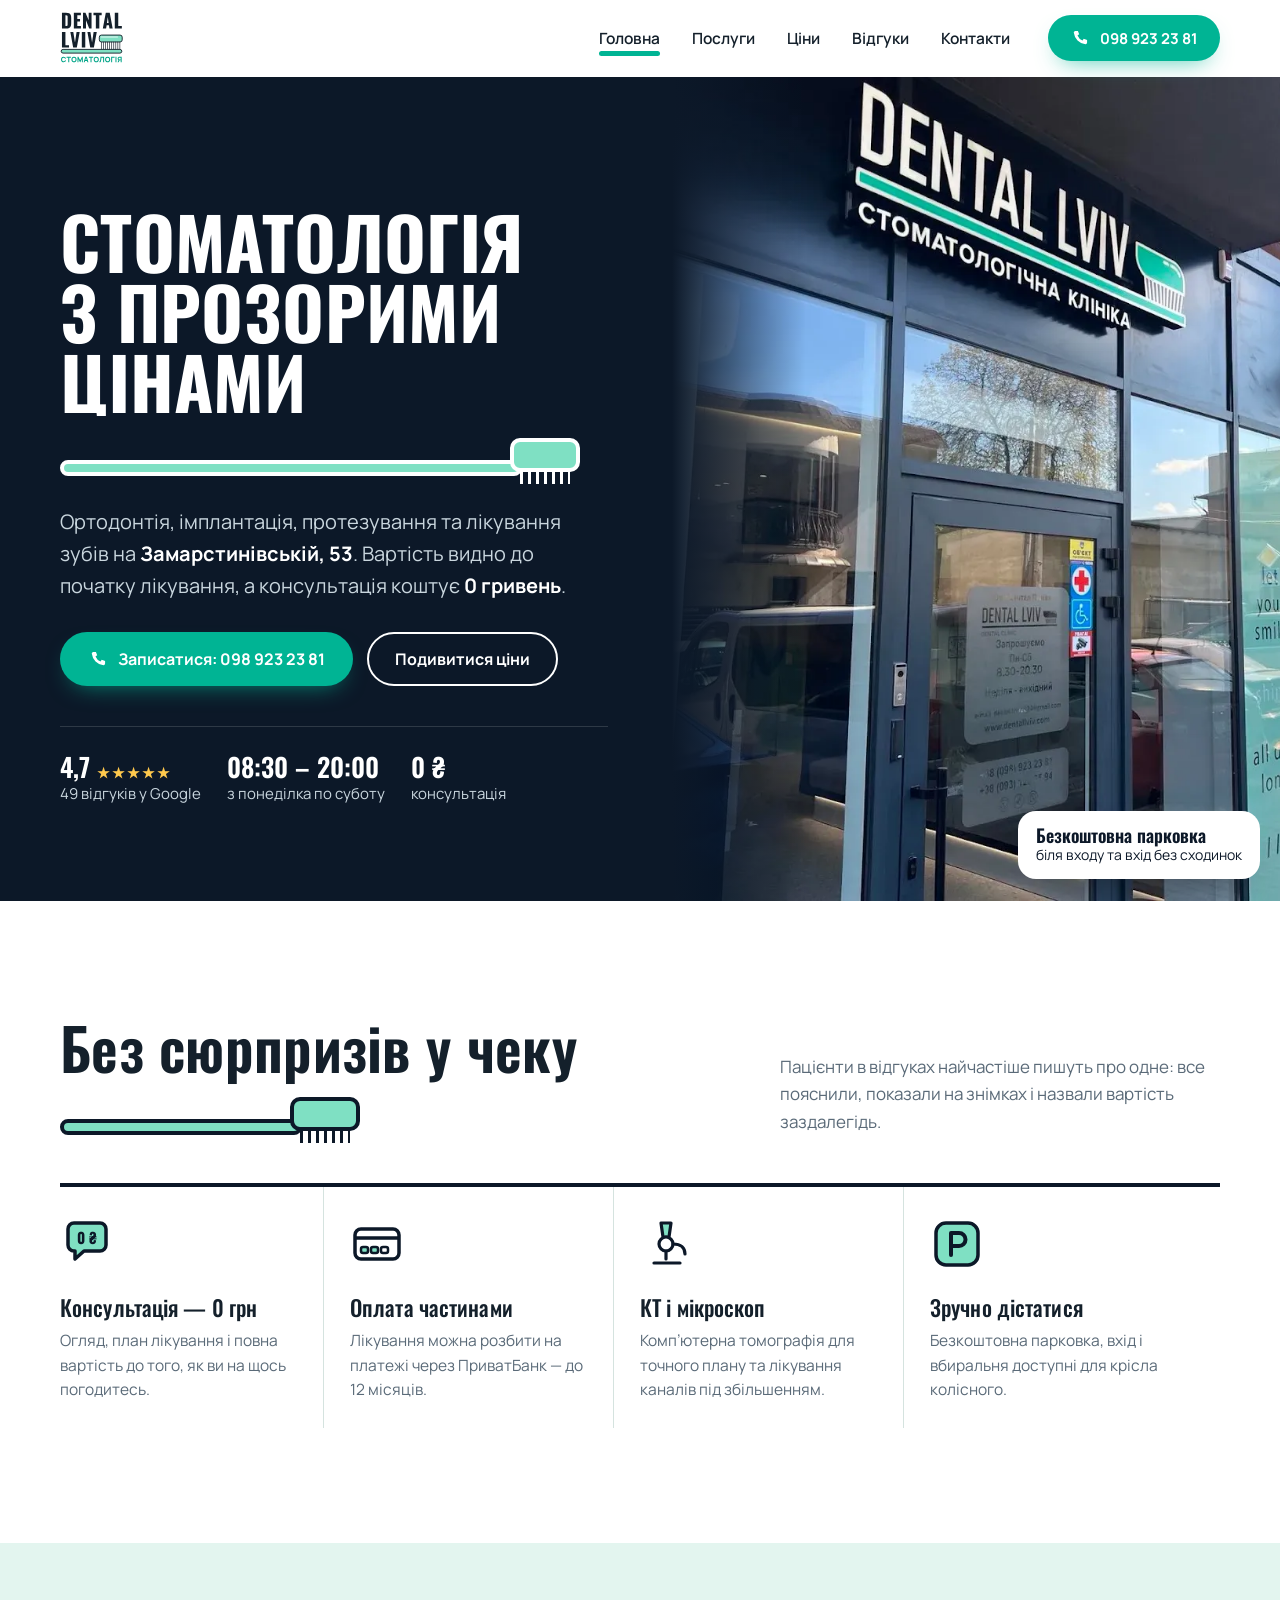
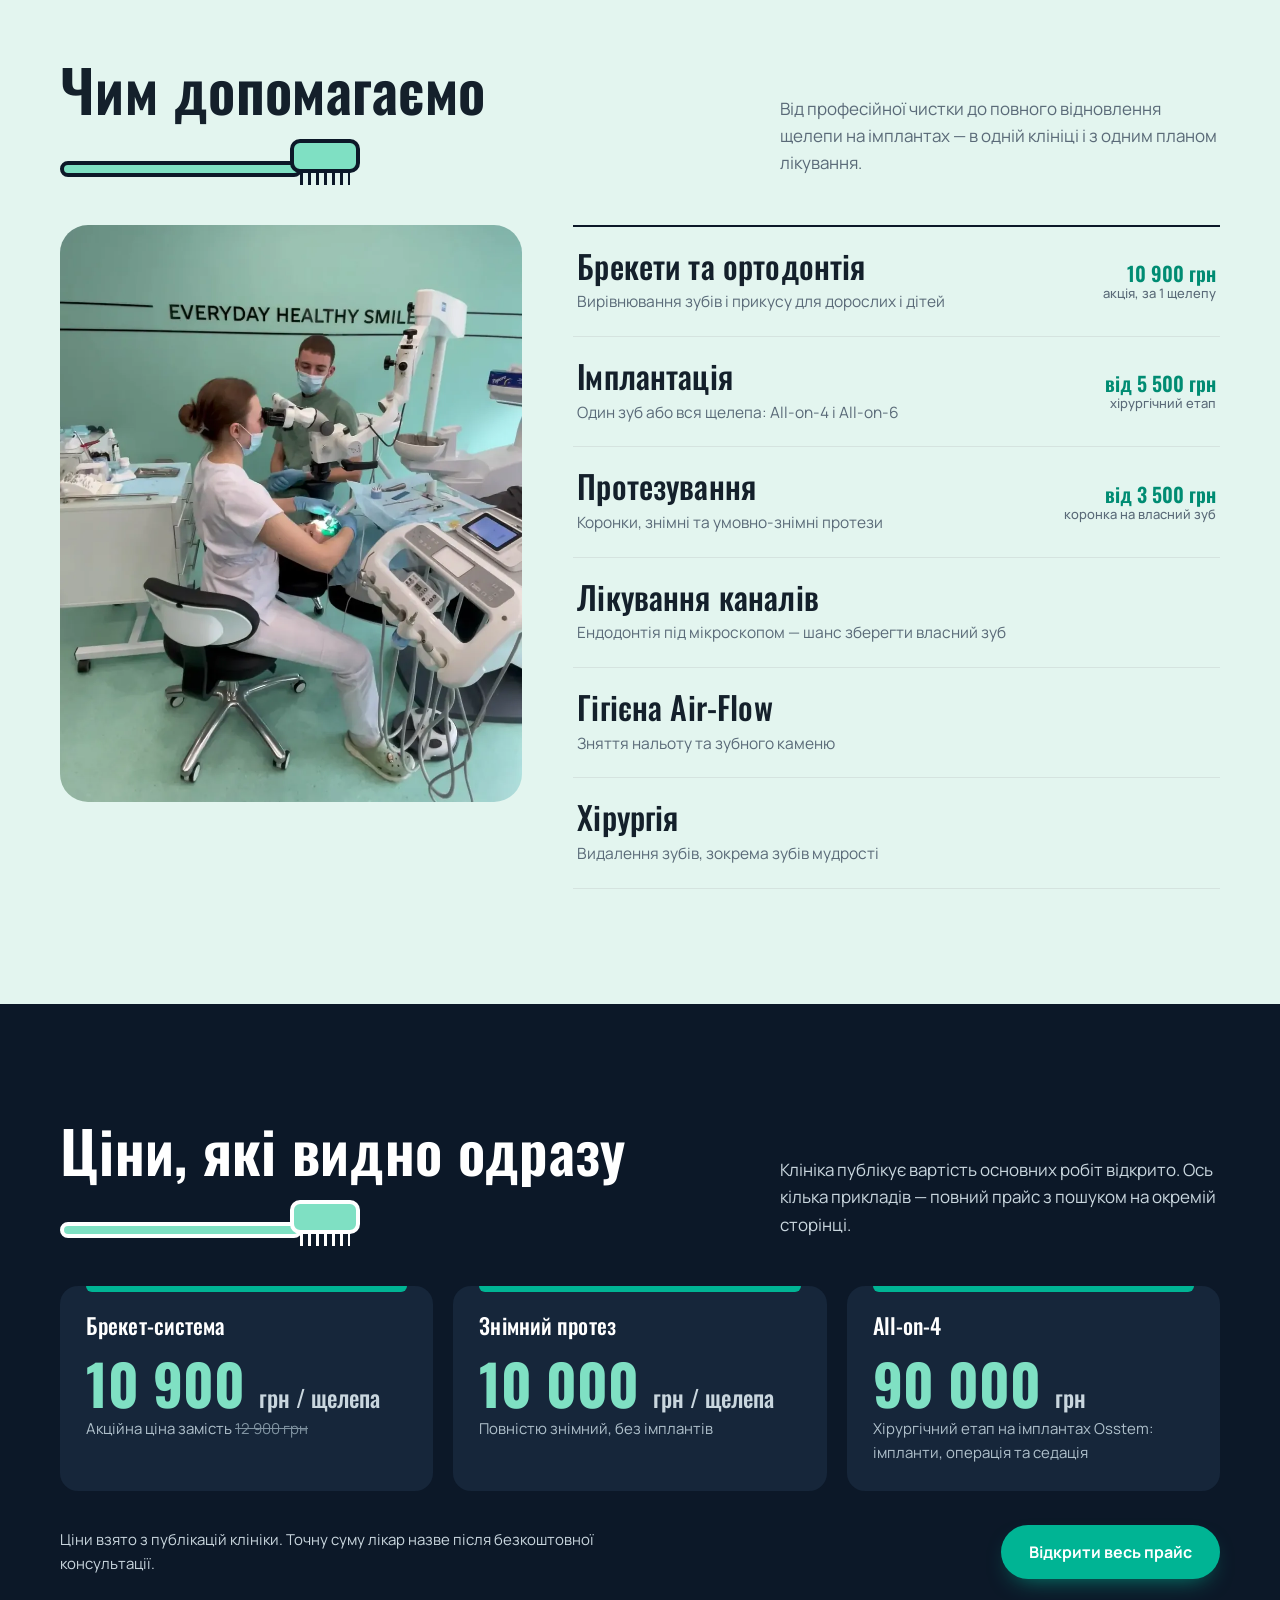
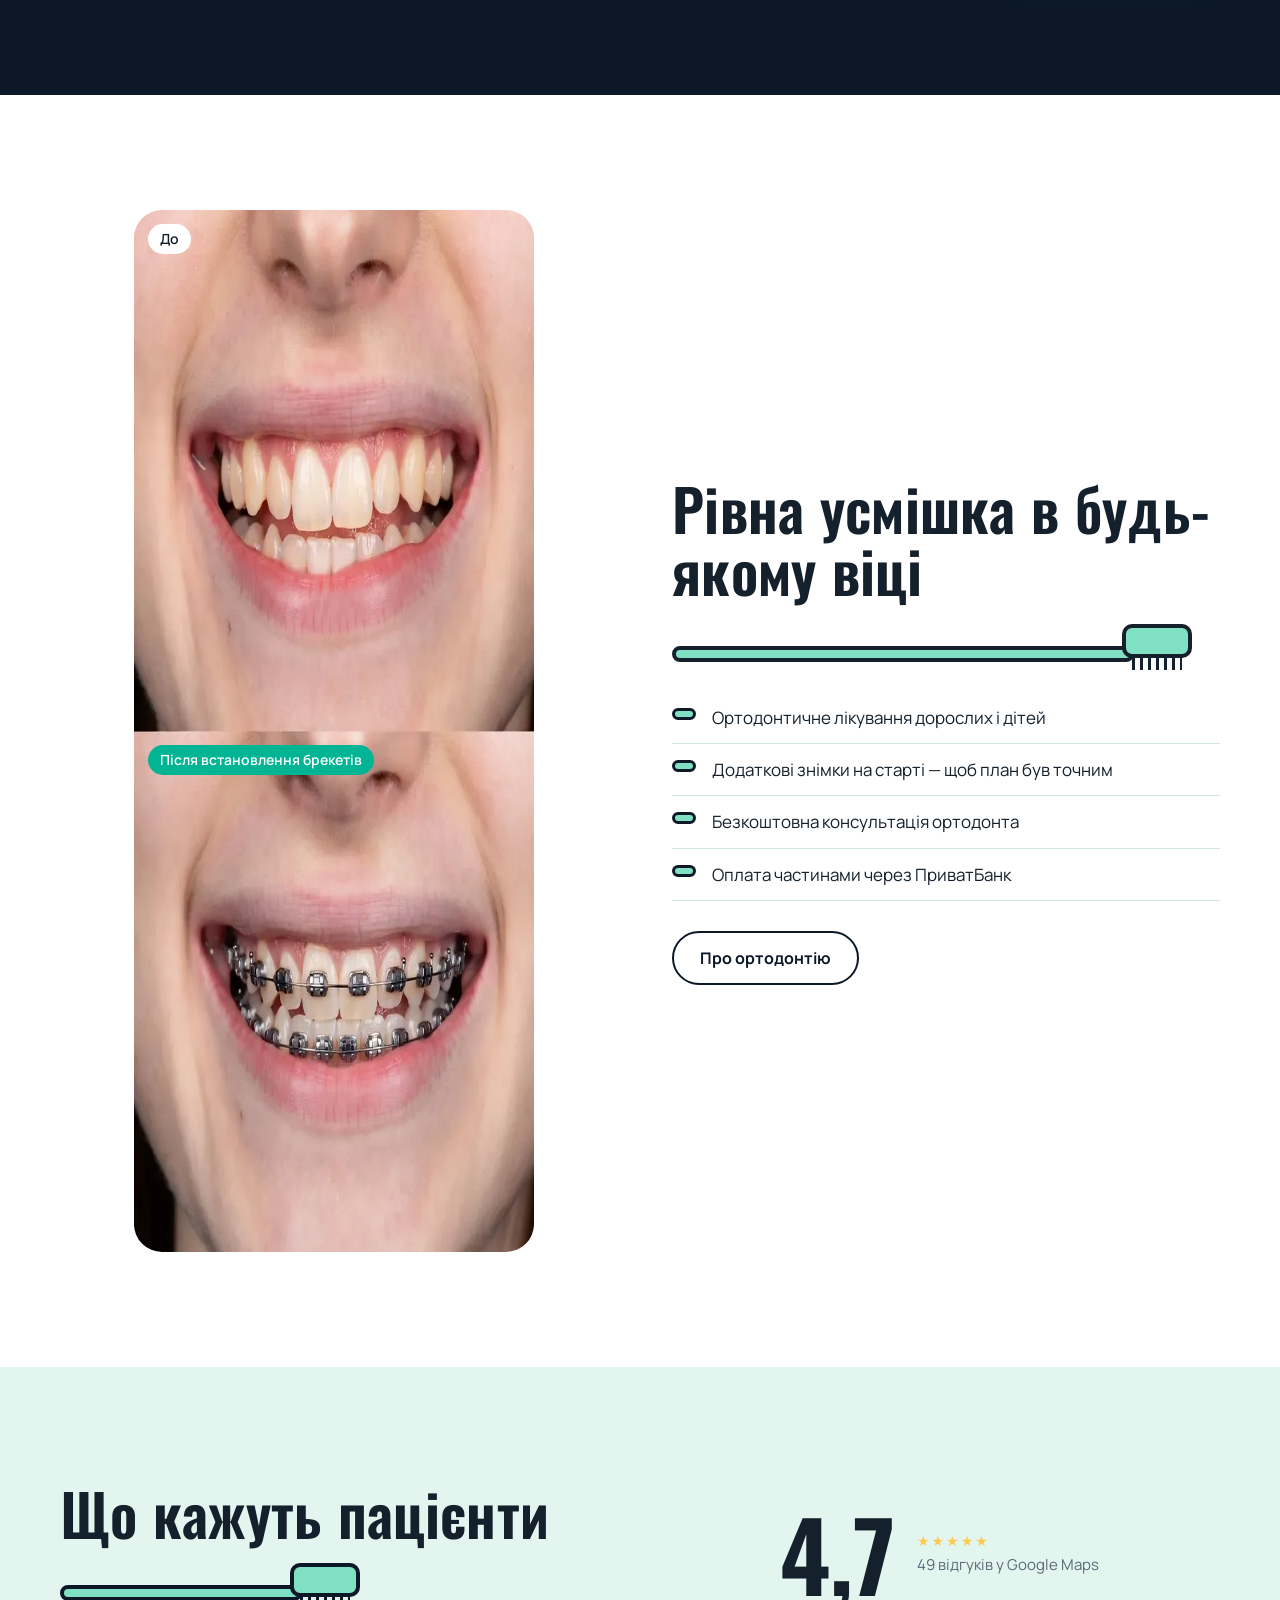
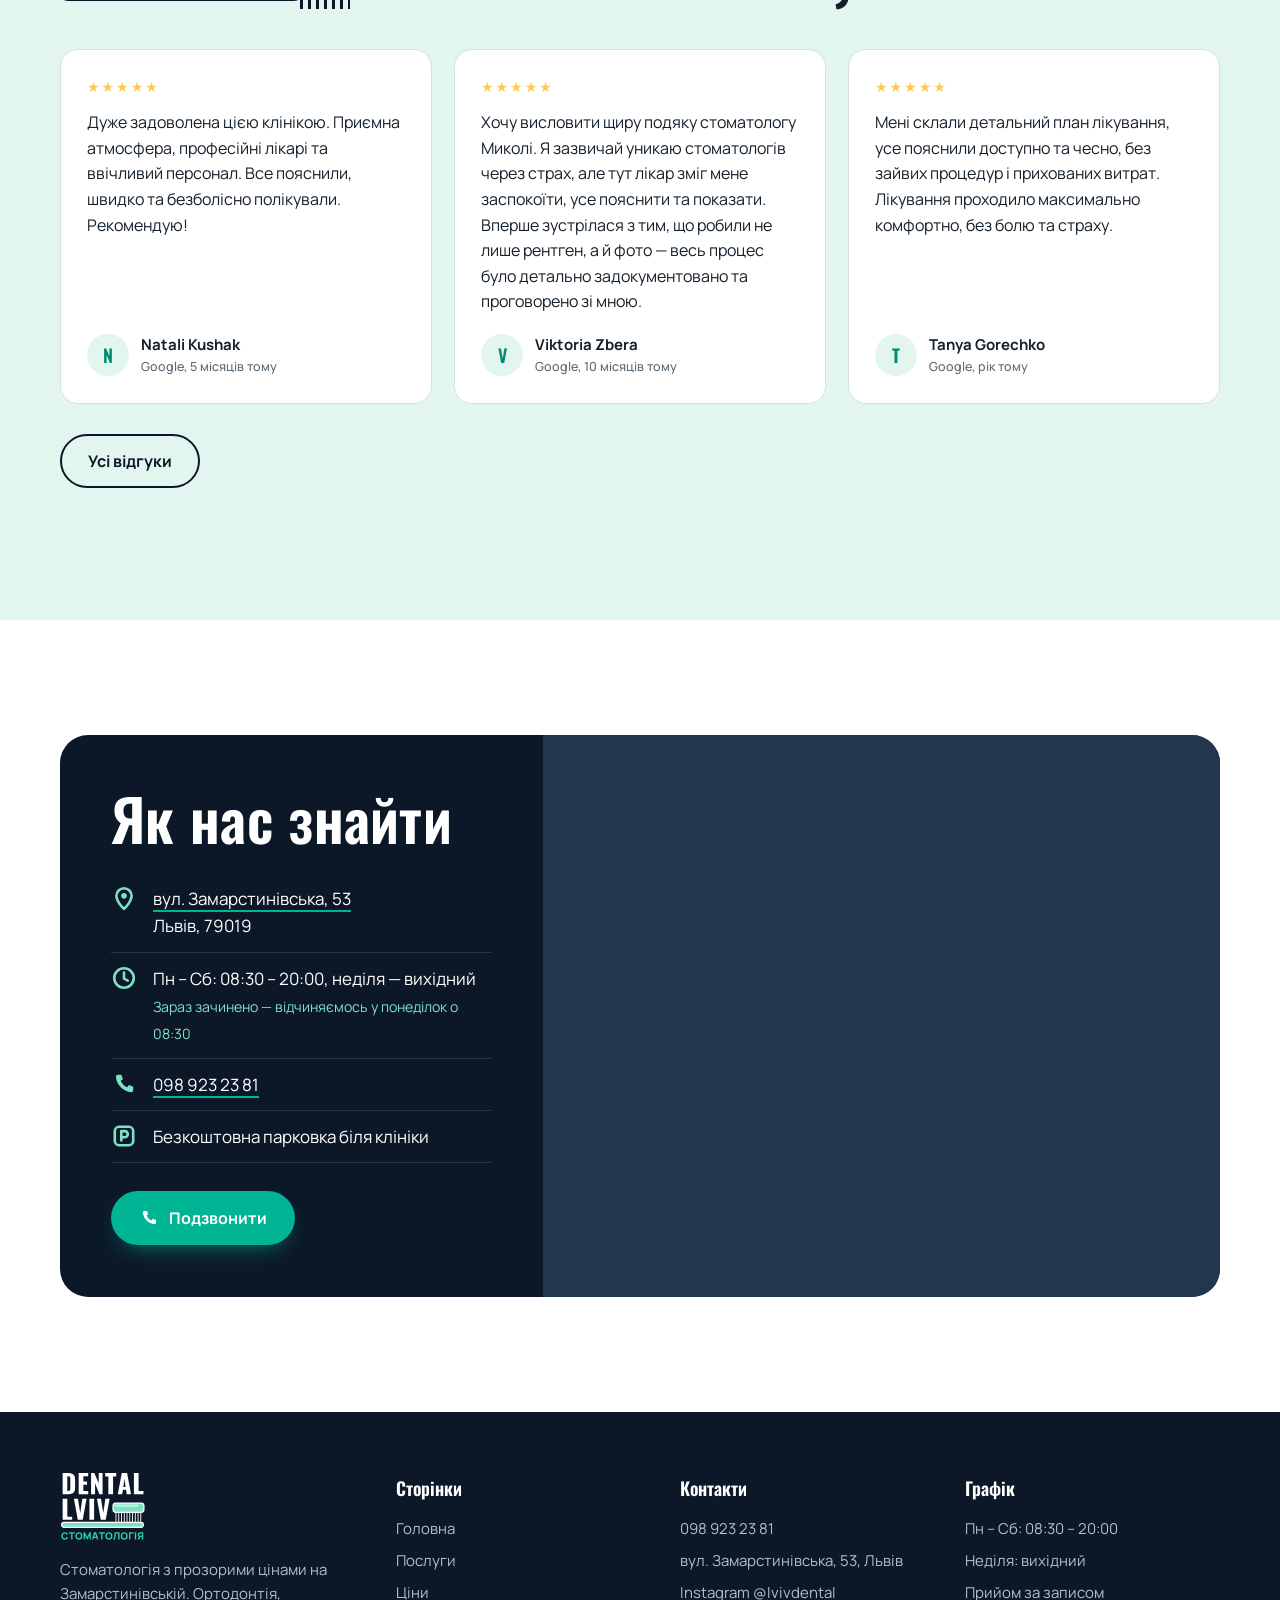
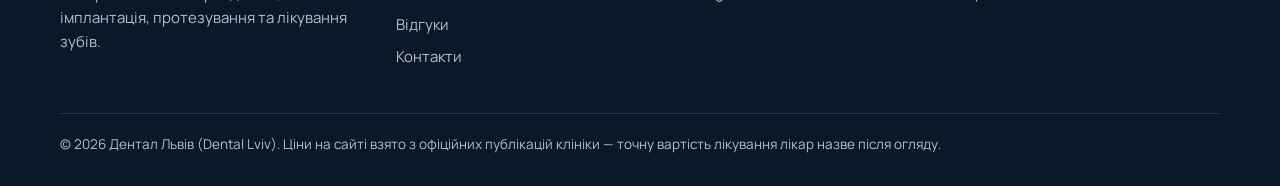
==== index.html @ ea7c1501 "Add files via upload" ====
<!doctype html>
<html lang="uk">
<head>
<script src="site-safety.js"></script>
<meta charset="utf-8">
<meta name="viewport" content="width=device-width, initial-scale=1, viewport-fit=cover">
<meta name="robots" content="noindex, nofollow">
<title>Дентал Львів — стоматологія з прозорими цінами на Замарстинівській</title>
<meta name="description" content="Ортодонтія, імплантація, протезування й лікування зубів у Львові. Консультація — 0 грн, оплата частинами. Пн–Сб 08:30–20:00, тел. 098 923 23 81.">
<meta name="theme-color" content="#0C1828">
<link rel="icon" href="img/favicon.svg" type="image/svg+xml">
<link rel="apple-touch-icon" href="img/apple-touch-icon.png">
<link rel="preload" href="fonts/oswald_cyrillic.woff2" as="font" type="font/woff2" crossorigin>
<link rel="preload" href="fonts/manrope_cyrillic.woff2" as="font" type="font/woff2" crossorigin>
<link rel="stylesheet" href="css/style.css">
<meta property="og:type" content="website">
<meta property="og:locale" content="uk_UA">
<meta property="og:site_name" content="Dental Lviv">
<meta property="og:title" content="Дентал Львів — стоматологія з прозорими цінами на Замарстинівській">
<meta property="og:description" content="Ортодонтія, імплантація, протезування й лікування зубів у Львові. Консультація — 0 грн, оплата частинами. Пн–Сб 08:30–20:00, тел. 098 923 23 81.">

<meta property="og:image" content="https://konkos-design.github.io/dental-lviv/img/og.jpg">
<meta property="og:image:width" content="1200">
<meta property="og:image:height" content="630">
<meta property="og:image:alt" content="Dental Lviv — стоматологія з прозорими цінами, Львів, Замарстинівська, 53">
<meta name="twitter:card" content="summary_large_image">
<meta name="twitter:title" content="Дентал Львів — стоматологія з прозорими цінами на Замарстинівській">
<meta name="twitter:description" content="Ортодонтія, імплантація, протезування й лікування зубів у Львові. Консультація — 0 грн, оплата частинами. Пн–Сб 08:30–20:00, тел. 098 923 23 81.">
<meta name="twitter:image" content="https://konkos-design.github.io/dental-lviv/img/og.jpg">
<script type="application/ld+json">{"@context":"https://schema.org","@type":"Dentist","name":"Дентал Львів (Dental Lviv)","telephone":"+380989232381","address":{"@type":"PostalAddress","streetAddress":"вул. Замарстинівська, 53","addressLocality":"Львів","postalCode":"79019","addressCountry":"UA"},"openingHours":"Mo-Sa 08:30-20:00","aggregateRating":{"@type":"AggregateRating","ratingValue":"4.7","reviewCount":"49"},"sameAs":["https://www.instagram.com/lvivdental/"]}</script>
<link rel="canonical" href="https://konkos-design.github.io/dental-lviv/">
<meta property="og:url" content="https://konkos-design.github.io/dental-lviv/">
<link rel="stylesheet" href="site-safety.css">
</head>
<body>
<a class="sr" href="#main">Перейти до змісту</a>
<header class="top">
  <div class="wrap top__in">
    <a class="logo" href="index.html" aria-label="Dental Lviv — на головну"><img src="img/logo.svg" alt="Dental Lviv стоматологія" width="125" height="104"></a>
    <nav class="nav" aria-label="Головне меню">
      <a href="index.html" aria-current="page">Головна</a><a href="poslugy.html">Послуги</a><a href="tsiny.html">Ціни</a><a href="vidguky.html">Відгуки</a><a href="kontakty.html">Контакти</a>
      <a class="btn btn--brush" href="tel:+380989232381" data-mobile-call><svg class="" viewBox="0 0 24 24" aria-hidden="true"><path d="M6.5 3.5h3l1.5 4-2 1.5a11 11 0 0 0 6 6l1.5-2 4 1.5v3a2 2 0 0 1-2 2A16 16 0 0 1 4.5 5.5a2 2 0 0 1 2-2z" fill="currentColor"/></svg>Подзвонити</a>
    </nav>
    <a class="btn btn--brush top__call" href="tel:+380989232381"><svg class="" viewBox="0 0 24 24" aria-hidden="true"><path d="M6.5 3.5h3l1.5 4-2 1.5a11 11 0 0 0 6 6l1.5-2 4 1.5v3a2 2 0 0 1-2 2A16 16 0 0 1 4.5 5.5a2 2 0 0 1 2-2z" fill="currentColor"/></svg><span>098 923 23 81</span></a>
    <button class="burger" type="button" aria-label="Меню" aria-expanded="false"><span></span><span></span><span></span></button>
  </div>
</header>
<main id="main">

<section class="hero">
  <div class="hero__grid">
    <div class="hero__text">
      <h1><span class="ln"><span>Стоматологія</span></span><span class="ln"><span>з прозорими</span></span><span class="ln"><span>цінами</span></span></h1>
      <span class="brushbar" aria-hidden="true"><i></i></span>
      <p class="hero__lead">Ортодонтія, імплантація, протезування та лікування зубів на <b>Замарстинівській, 53</b>. Вартість видно до початку лікування, а консультація коштує <b>0 гривень</b>.</p>
      <div class="hero__cta">
        <a class="btn btn--brush" href="tel:+380989232381"><svg class="" viewBox="0 0 24 24" aria-hidden="true"><path d="M6.5 3.5h3l1.5 4-2 1.5a11 11 0 0 0 6 6l1.5-2 4 1.5v3a2 2 0 0 1-2 2A16 16 0 0 1 4.5 5.5a2 2 0 0 1 2-2z" fill="currentColor"/></svg>Записатися: 098 923 23 81</a>
        <a class="btn btn--ghost" href="tsiny.html">Подивитися ціни</a>
      </div>
      <div class="hero__facts">
        <div><strong>4,7 <span class="stars" aria-hidden="true">★★★★★</span></strong>49 відгуків у Google</div>
        <div><strong>08:30 – 20:00</strong>з понеділка по суботу</div>
        <div><strong>0 ₴</strong>консультація</div>
      </div>
    </div>
    <div class="hero__media">
      <img src="img/facade.webp" alt="Вивіска Dental Lviv над входом у клініку на Замарстинівській" width="1400" height="1050" fetchpriority="high">
      <div class="hero__tag"><b>Безкоштовна парковка</b>біля входу та вхід без сходинок</div>
    </div>
  </div>
</section>

<section class="sec">
  <div class="wrap">
    <div class="sec__head">
      <div class="rv-up"><h2>Без сюрпризів у чеку</h2><span class="brushbar" aria-hidden="true"><i></i></span></div>
      <p class="rv-up rv-d1">Пацієнти в відгуках найчастіше пишуть про одне: все пояснили, показали на знімках і назвали вартість заздалегідь.</p>
    </div>
    <div class="perks">
      <div class="perk rv-up"><svg viewBox="0 0 54 54" aria-hidden="true"><path d="M8 12a6 6 0 0 1 6-6h26a6 6 0 0 1 6 6v16a6 6 0 0 1-6 6H24l-9 8v-8h-1a6 6 0 0 1-6-6z" fill="#7FE0C3" stroke="#0C1828" stroke-width="3.5" stroke-linejoin="round"/><text x="27" y="26.5" text-anchor="middle" font-family="Oswald,sans-serif" font-weight="700" font-size="15" fill="#0C1828">0 ₴</text></svg><h3>Консультація — 0 грн</h3><p>Огляд, план лікування і повна вартість до того, як ви на щось погодитесь.</p></div>
      <div class="perk rv-up rv-d1"><svg viewBox="0 0 54 54" aria-hidden="true"><rect x="5" y="12" width="44" height="30" rx="6" fill="#fff" stroke="#0C1828" stroke-width="3.5"/><rect x="11" y="30" width="7" height="6" rx="2" fill="#7FE0C3" stroke="#0C1828" stroke-width="2.5"/><rect x="21" y="30" width="7" height="6" rx="2" fill="#7FE0C3" stroke="#0C1828" stroke-width="2.5"/><rect x="31" y="30" width="7" height="6" rx="2" fill="none" stroke="#0C1828" stroke-width="2.5"/><path d="M5 21h44" stroke="#0C1828" stroke-width="3.5"/></svg><h3>Оплата частинами</h3><p>Лікування можна розбити на платежі через ПриватБанк — до 12 місяців.</p></div>
      <div class="perk rv-up rv-d2"><svg viewBox="0 0 54 54" aria-hidden="true"><path d="M21 6h10l-2 14h-6z" fill="#7FE0C3" stroke="#0C1828" stroke-width="3.2" stroke-linejoin="round"/><circle cx="26" cy="27" r="7" fill="#fff" stroke="#0C1828" stroke-width="3.2"/><path d="M26 34v8M14 46h26M33 27c8 0 12 4 12 10" fill="none" stroke="#0C1828" stroke-width="3.2" stroke-linecap="round"/></svg><h3>КТ і мікроскоп</h3><p>Комп’ютерна томографія для точного плану та лікування каналів під збільшенням.</p></div>
      <div class="perk rv-up rv-d3"><svg viewBox="0 0 54 54" aria-hidden="true"><rect x="6" y="6" width="42" height="42" rx="10" fill="#7FE0C3" stroke="#0C1828" stroke-width="3.5"/><path d="M21 38V16h8a6.5 6.5 0 0 1 0 13h-8" fill="none" stroke="#0C1828" stroke-width="4" stroke-linejoin="round" stroke-linecap="round"/></svg><h3>Зручно дістатися</h3><p>Безкоштовна парковка, вхід і вбиральня доступні для крісла колісного.</p></div>
    </div>
  </div>
</section>

<section class="sec sec--mint">
  <div class="wrap">
    <div class="sec__head">
      <div class="rv-up"><h2>Чим допомагаємо</h2><span class="brushbar" aria-hidden="true"><i></i></span></div>
      <p class="rv-up rv-d1">Від професійної чистки до повного відновлення щелепи на імплантах — в одній клініці і з одним планом лікування.</p>
    </div>
    <div class="dirs">
      <figure class="dirs__photo rv-up" style="margin:0"><img src="img/cabinet.webp" alt="Кабінет Dental Lviv з мікроскопом для лікування каналів" width="900" height="1184" loading="lazy"></figure>
      <ul class="dirs__list">
        <li class="dir rv-up"><a href="poslugy.html#ortho" data-img="img/braces.webp" data-alt="Брекет-система крупним планом"><h3>Брекети та ортодонтія</h3><p>Вирівнювання зубів і прикусу для дорослих і дітей</p><span class="dir__price">10 900 грн<small>акція, за 1 щелепу</small></span></a></li>
        <li class="dir rv-up"><a href="poslugy.html#implant" data-img="img/surgery.webp" data-alt="Хірург і асистентка під час операції"><h3>Імплантація</h3><p>Один зуб або вся щелепа: All-on-4 і All-on-6</p><span class="dir__price">від 5 500 грн<small>хірургічний етап</small></span></a></li>
        <li class="dir rv-up"><a href="poslugy.html#prosthetics" data-img="img/care.webp" data-alt="Лікар і асистентка працюють з пацієнтом"><h3>Протезування</h3><p>Коронки, знімні та умовно-знімні протези</p><span class="dir__price">від 3 500 грн<small>коронка на власний зуб</small></span></a></li>
        <li class="dir rv-up"><a href="poslugy.html#endo" data-img="img/cabinet.webp" data-alt="Кабінет з мікроскопом"><h3>Лікування каналів</h3><p>Ендодонтія під мікроскопом — шанс зберегти власний зуб</p></a></li>
        <li class="dir rv-up"><a href="poslugy.html#hygiene" data-img="img/hygiene.webp" data-alt="Гігієністка проводить чистку"><h3>Гігієна Air-Flow</h3><p>Зняття нальоту та зубного каменю</p></a></li>
        <li class="dir rv-up"><a href="poslugy.html#surgery" data-img="img/doctor.webp" data-alt="Лікар оглядає пацієнта"><h3>Хірургія</h3><p>Видалення зубів, зокрема зубів мудрості</p></a></li>
      </ul>
    </div>
  </div>
</section>

<section class="sec sec--ink">
  <div class="wrap">
    <div class="sec__head">
      <div class="rv-up"><h2>Ціни, які видно одразу</h2><span class="brushbar" aria-hidden="true"><i></i></span></div>
      <p class="rv-up rv-d1">Клініка публікує вартість основних робіт відкрито. Ось кілька прикладів — повний прайс з пошуком на окремій сторінці.</p>
    </div>
    <div class="tags">
      <div class="ptag rv-up"><h3>Брекет-система</h3><div class="ptag__sum">10 900 <span>грн / щелепа</span></div><p>Акційна ціна замість <s>12 900 грн</s></p></div>
      <div class="ptag rv-up rv-d1"><h3>Знімний протез</h3><div class="ptag__sum">10 000 <span>грн / щелепа</span></div><p>Повністю знімний, без імплантів</p></div>
      <div class="ptag rv-up rv-d2"><h3>All-on-4</h3><div class="ptag__sum">90 000 <span>грн</span></div><p>Хірургічний етап на імплантах Osstem: імпланти, операція та седація</p></div>
    </div>
    <div class="tags__more rv-up">
      <p>Ціни взято з публікацій клініки. Точну суму лікар назве після безкоштовної консультації.</p>
      <a class="btn btn--brush" href="tsiny.html">Відкрити весь прайс</a>
    </div>
  </div>
</section>

<section class="sec">
  <div class="wrap ba">
    <figure class="ba__img rv-up" style="margin:0">
      <img src="img/braces-ba.webp" alt="Усмішка пацієнта до та після встановлення брекетів" width="700" height="1042" loading="lazy">
      <figcaption>До</figcaption><figcaption>Після встановлення брекетів</figcaption>
    </figure>
    <div class="rv-up rv-d1">
      <h2>Рівна усмішка в будь-якому віці</h2>
      <span class="brushbar" aria-hidden="true"><i></i></span>
      <ul class="ticks">
        <li>Ортодонтичне лікування дорослих і дітей</li>
        <li>Додаткові знімки на старті — щоб план був точним</li>
        <li>Безкоштовна консультація ортодонта</li>
        <li>Оплата частинами через ПриватБанк</li>
      </ul>
      <a class="btn btn--line" href="poslugy.html#ortho">Про ортодонтію</a>
    </div>
  </div>
</section>

<section class="sec sec--mint">
  <div class="wrap">
    <div class="sec__head">
      <div class="rv-up"><h2>Що кажуть пацієнти</h2><span class="brushbar" aria-hidden="true"><i></i></span></div>
      <div class="score rv-up rv-d1"><span class="score__big">4,7</span><div><span class="stars">★★★★★</span><br>49 відгуків у Google Maps</div></div>
    </div>
    <div class="rv-grid">
      <article class="rv rv-up"><span class="stars" aria-label="5 з 5">★★★★★</span><blockquote>Дуже задоволена цією клінікою. Приємна атмосфера, професійні лікарі та ввічливий персонал. Все пояснили, швидко та безболісно полікували. Рекомендую!</blockquote><footer><span class="ava" aria-hidden="true">N</span><span>Natali Kushak<small>Google, 5 місяців тому</small></span></footer></article><article class="rv rv-up rv-d1"><span class="stars" aria-label="5 з 5">★★★★★</span><blockquote>Хочу висловити щиру подяку стоматологу Миколі. Я зазвичай уникаю стоматологів через страх, але тут лікар зміг мене заспокоїти, усе пояснити та показати. Вперше зустрілася з тим, що робили не лише рентген, а й фото — весь процес було детально задокументовано та проговорено зі мною.</blockquote><footer><span class="ava" aria-hidden="true">V</span><span>Viktoria Zbera<small>Google, 10 місяців тому</small></span></footer></article><article class="rv rv-up rv-d2"><span class="stars" aria-label="5 з 5">★★★★★</span><blockquote>Мені склали детальний план лікування, усе пояснили доступно та чесно, без зайвих процедур і прихованих витрат. Лікування проходило максимально комфортно, без болю та страху.</blockquote><footer><span class="ava" aria-hidden="true">T</span><span>Tanya Gorechko<small>Google, рік тому</small></span></footer></article>
    </div>
    <p style="margin-top:30px" class="rv-up"><a class="btn btn--line" href="vidguky.html">Усі відгуки</a></p>
  </div>
</section>

<section class="sec">
  <div class="wrap">
    <div class="contact rv-up">
      <div class="contact__info">
        <h2>Як нас знайти</h2>
        <ul class="cl">
          <li><svg class="" viewBox="0 0 24 24" aria-hidden="true"><path d="M12 22s7-6.2 7-12a7 7 0 1 0-14 0c0 5.8 7 12 7 12z" fill="none" stroke="currentColor" stroke-width="2.4" stroke-linejoin="round"/><circle cx="12" cy="10" r="2.6" fill="currentColor"/></svg><span><a href="https://www.google.com/maps/place/?q=place_id:ChIJrTgiKQDdOkcRZHdRXXGC3WM" target="_blank" rel="noopener">вул. Замарстинівська, 53</a><br>Львів, 79019</span></li>
          <li><svg class="" viewBox="0 0 24 24" aria-hidden="true"><circle cx="12" cy="12" r="9" fill="none" stroke="currentColor" stroke-width="2.4"/><path d="M12 7v5.5l3.5 2" fill="none" stroke="currentColor" stroke-width="2.4" stroke-linecap="round"/></svg><span>Пн – Сб: 08:30 – 20:00, неділя — вихідний<br><small data-open-now style="color:#7FE0C3"></small></span></li>
          <li><svg class="" viewBox="0 0 24 24" aria-hidden="true"><path d="M6.5 3.5h3l1.5 4-2 1.5a11 11 0 0 0 6 6l1.5-2 4 1.5v3a2 2 0 0 1-2 2A16 16 0 0 1 4.5 5.5a2 2 0 0 1 2-2z" fill="currentColor"/></svg><span><a href="tel:+380989232381">098 923 23 81</a></span></li>
          <li><svg class="" viewBox="0 0 24 24" aria-hidden="true"><rect x="3.5" y="3.5" width="17" height="17" rx="4" fill="none" stroke="currentColor" stroke-width="2.4"/><path d="M9.5 17V7.5h3.2a2.8 2.8 0 0 1 0 5.6H9.5" fill="none" stroke="currentColor" stroke-width="2.4" stroke-linejoin="round"/></svg><span>Безкоштовна парковка біля клініки</span></li>
        </ul>
        <a class="btn btn--brush" href="tel:+380989232381"><svg class="" viewBox="0 0 24 24" aria-hidden="true"><path d="M6.5 3.5h3l1.5 4-2 1.5a11 11 0 0 0 6 6l1.5-2 4 1.5v3a2 2 0 0 1-2 2A16 16 0 0 1 4.5 5.5a2 2 0 0 1 2-2z" fill="currentColor"/></svg>Подзвонити</a>
      </div>
      <div class="contact__map"><iframe title="Dental Lviv на карті" loading="lazy" referrerpolicy="no-referrer-when-downgrade" src="https://www.google.com/maps?q=%D0%94%D0%B5%D0%BD%D1%82%D0%B0%D0%BB%20%D0%9B%D1%8C%D0%B2%D1%96%D0%B2%20%D0%97%D0%B0%D0%BC%D0%B0%D1%80%D1%81%D1%82%D0%B8%D0%BD%D1%96%D0%B2%D1%81%D1%8C%D0%BA%D0%B0%2053&amp;ll=49.8567913,24.0268499&amp;z=16&amp;hl=uk&amp;output=embed"></iframe></div>
    </div>
  </div>
</section>
</main>
<footer class="foot">
  <div class="wrap">
    <div class="foot__grid">
      <div>
        <img src="img/logo-light.svg" alt="Dental Lviv стоматологія" width="84" height="70" loading="lazy">
        <p>Стоматологія з прозорими цінами на Замарстинівській. Ортодонтія, імплантація, протезування та лікування зубів.</p>
      </div>
      <div>
        <h4>Сторінки</h4>
        <ul><li><a href="index.html">Головна</a></li><li><a href="poslugy.html">Послуги</a></li><li><a href="tsiny.html">Ціни</a></li><li><a href="vidguky.html">Відгуки</a></li><li><a href="kontakty.html">Контакти</a></li></ul>
      </div>
      <div>
        <h4>Контакти</h4>
        <ul>
          <li><a href="tel:+380989232381">098 923 23 81</a></li>
          <li><a href="https://www.google.com/maps/place/?q=place_id:ChIJrTgiKQDdOkcRZHdRXXGC3WM" target="_blank" rel="noopener">вул. Замарстинівська, 53, Львів</a></li>
          <li><a href="https://www.instagram.com/lvivdental/" target="_blank" rel="noopener">Instagram @lvivdental</a></li>
        </ul>
      </div>
      <div>
        <h4>Графік</h4>
        <ul><li>Пн – Сб: 08:30 – 20:00</li><li>Неділя: вихідний</li><li>Прийом за записом</li></ul>
      </div>
    </div>
    <div class="foot__bottom">© 2026 Дентал Львів (Dental Lviv). Ціни на сайті взято з офіційних публікацій клініки — точну вартість лікування лікар назве після огляду.</div>
  </div>
</footer>
<a class="fab" href="tel:+380989232381" aria-label="Подзвонити в клініку"><svg class="" viewBox="0 0 24 24" aria-hidden="true"><path d="M6.5 3.5h3l1.5 4-2 1.5a11 11 0 0 0 6 6l1.5-2 4 1.5v3a2 2 0 0 1-2 2A16 16 0 0 1 4.5 5.5a2 2 0 0 1 2-2z" fill="currentColor"/></svg></a>
<script src="js/main.js" defer></script>
</body>
</html>
---- css/style.css ----
/* Dental Lviv — демо-сайт. Палітра з фасаду та логотипу клініки */
@font-face{font-family:"Oswald";font-style:normal;font-weight:200 700;font-display:swap;src:url(../fonts/oswald_cyrillic_ext.woff2) format("woff2");unicode-range:U+0460-052F,U+1C80-1C8A,U+20B4,U+2DE0-2DFF,U+A640-A69F,U+FE2E-FE2F}
@font-face{font-family:"Oswald";font-style:normal;font-weight:200 700;font-display:swap;src:url(../fonts/oswald_cyrillic.woff2) format("woff2");unicode-range:U+0301,U+0400-045F,U+0490-0491,U+04B0-04B1,U+2116}
@font-face{font-family:"Oswald";font-style:normal;font-weight:200 700;font-display:swap;src:url(../fonts/oswald_latin.woff2) format("woff2");unicode-range:U+0000-00FF,U+0131,U+0152-0153,U+02BB-02BC,U+02C6,U+02DA,U+02DC,U+0304,U+0308,U+0329,U+2000-206F,U+20AC,U+2122,U+2191,U+2193,U+2212,U+2215,U+FEFF,U+FFFD}
@font-face{font-family:"Manrope";font-style:normal;font-weight:200 800;font-display:swap;src:url(../fonts/manrope_cyrillic_ext.woff2) format("woff2");unicode-range:U+0460-052F,U+1C80-1C8A,U+20B4,U+2DE0-2DFF,U+A640-A69F,U+FE2E-FE2F}
@font-face{font-family:"Manrope";font-style:normal;font-weight:200 800;font-display:swap;src:url(../fonts/manrope_cyrillic.woff2) format("woff2");unicode-range:U+0301,U+0400-045F,U+0490-0491,U+04B0-04B1,U+2116}
@font-face{font-family:"Manrope";font-style:normal;font-weight:200 800;font-display:swap;src:url(../fonts/manrope_latin.woff2) format("woff2");unicode-range:U+0000-00FF,U+0131,U+0152-0153,U+02BB-02BC,U+02C6,U+02DA,U+02DC,U+0304,U+0308,U+0329,U+2000-206F,U+20AC,U+2122,U+2191,U+2193,U+2212,U+2215,U+FEFF,U+FFFD}

:root{
  --brush:#00B494;      /* смуга-ручка щітки на вивісці */
  --brush-deep:#008C73;
  --bristle:#7FE0C3;    /* головка щітки в логотипі */
  --mint:#E3F5EF;       /* стіни кабінетів */
  --ink:#0C1828;        /* фасад */
  --ink-2:#16263A;
  --text:#14202B;
  --muted:#5A6A78;
  --line:#D5E3DF;
  --paper:#FFFFFF;
  --wrap:1200px;
  --r-s:10px;--r-m:18px;--r-l:28px;
  --ease:cubic-bezier(.2,.7,.2,1);
}
*,*::before,*::after{box-sizing:border-box}
html{-webkit-text-size-adjust:100%;scroll-behavior:smooth}
body{margin:0;font-family:"Manrope",system-ui,sans-serif;font-size:17px;line-height:1.6;color:var(--text);background:var(--paper);overflow-x:hidden}
img{max-width:100%;display:block}
a{color:inherit}
h1,h2,h3{font-family:"Oswald",sans-serif;font-weight:600;line-height:1.08;margin:0;letter-spacing:.005em}
h2{font-size:clamp(34px,5vw,58px)}
h3{font-size:clamp(22px,2.4vw,28px);font-weight:500}
p{margin:0 0 1em}
.wrap{width:100%;max-width:var(--wrap);margin:0 auto;padding:0 20px}
.sr{position:absolute;width:1px;height:1px;overflow:hidden;clip:rect(0 0 0 0)}
:focus-visible{outline:3px solid var(--brush);outline-offset:3px;border-radius:4px}

/* ---------- кнопки ---------- */
.btn{position:relative;display:inline-flex;align-items:center;justify-content:center;gap:10px;min-height:54px;padding:0 26px;border-radius:999px;font:700 16px/1 "Manrope",sans-serif;text-decoration:none;border:2px solid transparent;cursor:pointer;overflow:hidden;isolation:isolate;transition:transform .25s var(--ease),box-shadow .25s var(--ease),color .25s;white-space:nowrap}
.btn::before{content:"";position:absolute;inset:0;z-index:-1;transform:scaleX(0);transform-origin:left;transition:transform .45s var(--ease)}
.btn:hover::before,.btn:focus-visible::before{transform:scaleX(1)}
.btn:hover{transform:translateY(-2px)}
.btn:active{transform:translateY(0) scale(.98)}
.btn svg{width:20px;height:20px;flex:none;transition:transform .35s var(--ease)}
.btn:hover svg{transform:rotate(-12deg) scale(1.1)}
.btn--brush{background:var(--brush);color:#fff;box-shadow:0 10px 24px -12px rgba(0,180,148,.8)}
.btn--brush::before{background:var(--brush-deep)}
.btn--ghost{border-color:currentColor;color:#fff}
.btn--ghost::before{background:#fff}
.btn--ghost:hover{color:var(--ink)}
.btn--line{border-color:var(--ink);color:var(--ink)}
.btn--line::before{background:var(--ink)}
.btn--line:hover{color:#fff}

/* ---------- шапка ---------- */
.top{position:sticky;top:0;z-index:50;background:rgba(255,255,255,.92);backdrop-filter:saturate(1.4) blur(10px);-webkit-backdrop-filter:saturate(1.4) blur(10px);border-bottom:1px solid transparent;transition:border-color .3s,box-shadow .3s}
.top.is-scrolled{border-color:var(--line);box-shadow:0 8px 30px -22px rgba(12,24,40,.5)}
.top__in{display:flex;align-items:center;gap:24px;height:76px}
.logo{display:block;flex:none}
.logo img{height:52px;width:auto}
.nav{display:flex;gap:4px;margin-left:auto}
.nav a{position:relative;padding:10px 14px;font-weight:600;font-size:15.5px;text-decoration:none;color:var(--text)}
.nav a::after{content:"";position:absolute;left:14px;right:14px;bottom:4px;height:5px;border-radius:5px;background:var(--brush);transform:scaleX(0);transform-origin:left;transition:transform .35s var(--ease)}
.nav a:hover::after,.nav a[aria-current="page"]::after{transform:scaleX(1)}
.top__call{min-height:46px;padding:0 20px;font-size:15px}
.burger{display:none;margin-left:auto;width:48px;height:48px;border:0;border-radius:12px;background:var(--mint);cursor:pointer;position:relative;transition:background .25s}
.burger:hover{background:var(--bristle)}
.burger span{position:absolute;left:13px;right:13px;height:3px;border-radius:3px;background:var(--ink);transition:transform .35s var(--ease),opacity .2s}
.burger span:nth-child(1){top:16px}.burger span:nth-child(2){top:23px}.burger span:nth-child(3){top:30px}
.menu-open .burger span:nth-child(1){transform:translateY(7px) rotate(45deg)}
.menu-open .burger span:nth-child(2){opacity:0}
.menu-open .burger span:nth-child(3){transform:translateY(-7px) rotate(-45deg)}

/* ---------- фірмова смуга-щітка ---------- */
.brushbar{position:relative;display:block;height:16px;width:100%;max-width:520px;margin:44px 0 30px}
.brushbar::before{content:"";position:absolute;left:0;top:0;bottom:0;right:58px;border-radius:16px;background:var(--bristle);border:4px solid currentColor;transform:scaleX(0);transform-origin:left;transition:transform 1.1s var(--ease)}
.brushbar i{position:absolute;right:0;bottom:4px;width:70px;height:34px;border-radius:10px;background:var(--bristle);border:4px solid currentColor;opacity:0;transform:translateX(-30px) rotate(-8deg);transition:opacity .4s .8s,transform .7s .8s var(--ease)}
.brushbar i::after{content:"";position:absolute;left:6px;right:6px;top:100%;height:12px;margin-top:4px;background:repeating-linear-gradient(90deg,currentColor 0 3px,transparent 3px 8px)}
.is-in .brushbar::before,.brushbar.is-in::before{transform:scaleX(1)}
.is-in .brushbar i,.brushbar.is-in i{opacity:1;transform:none}

/* ---------- герой ---------- */
.hero{background:var(--ink);color:#fff;position:relative;overflow:hidden}
.hero__grid{display:grid;grid-template-columns:1.05fr .95fr;min-height:calc(100svh - 76px);max-height:900px}
.hero__text{padding:clamp(40px,7vw,96px) clamp(20px,5vw,72px) 56px max(20px,calc((100vw - var(--wrap))/2 + 20px));display:flex;flex-direction:column;justify-content:center}
.hero h1{font-size:clamp(40px,5.6vw,92px);font-weight:700;line-height:.98;text-transform:uppercase}
.hero h1 .ln{display:block;overflow:hidden}
.hero h1 .ln span{display:block;transform:translateY(105%);transition:transform .9s var(--ease)}
.hero.is-in h1 .ln span{transform:none}
.hero.is-in h1 .ln:nth-child(2) span{transition-delay:.12s}
.hero.is-in h1 .ln:nth-child(3) span{transition-delay:.24s}
.hero .brushbar{color:#fff}
.hero__lead{font-size:clamp(17px,1.6vw,20px);max-width:34em;color:#C9D6DE}
.hero__lead b{color:#fff}
.hero__cta{display:flex;flex-wrap:wrap;gap:14px;margin-top:10px}
.hero__facts{display:flex;flex-wrap:wrap;gap:26px;margin-top:40px;padding-top:26px;border-top:1px solid rgba(255,255,255,.14);font-size:15px;color:#C9D6DE}
.hero__facts strong{display:block;font:600 26px/1.1 "Oswald",sans-serif;color:#fff}
.stars{color:#FFC94D;letter-spacing:2px;font-size:14px}
.hero__media{position:relative;min-height:420px}
.hero__media img{position:absolute;inset:0;width:100%;height:100%;object-fit:cover;object-position:30% 30%;transform:scale(1.08);transition:transform 1.6s var(--ease)}
.hero.is-in .hero__media img{transform:scale(1)}
.hero__media::after{content:"";position:absolute;inset:0;background:linear-gradient(90deg,var(--ink) 0,rgba(12,24,40,0) 22%)}
.hero__tag{position:absolute;right:20px;bottom:22px;z-index:2;background:#fff;color:var(--ink);border-radius:var(--r-m);padding:14px 18px;font-size:14px;line-height:1.35;max-width:260px;box-shadow:0 20px 40px -20px rgba(0,0,0,.6)}
.hero__tag b{display:block;font:600 18px/1.2 "Oswald",sans-serif}

/* ---------- секції ---------- */
.sec{padding:clamp(70px,9vw,120px) 0}
.sec--mint{background:var(--mint)}
.sec--ink{background:var(--ink);color:#fff}
.sec__head{display:grid;grid-template-columns:1fr minmax(0,440px);gap:24px 60px;align-items:end;margin-bottom:48px}
.sec__head p{color:var(--muted);margin:0}
.sec--ink .sec__head p{color:#C9D6DE}
.sec__head .brushbar{margin:40px 0 0;max-width:300px;color:var(--ink)}
.sec--ink .sec__head .brushbar{color:#fff}

/* переваги */
.perks{display:grid;grid-template-columns:repeat(4,1fr);gap:0;border-top:4px solid var(--ink)}
.perk{padding:30px 26px 10px 0;margin-right:26px;border-right:1px solid var(--line)}
.perk:last-child{border-right:0;margin-right:0}
.perk svg{width:54px;height:54px;margin-bottom:18px;transition:transform .5s var(--ease)}
.perk:hover svg{transform:translateY(-4px) rotate(-6deg)}
.perk h3{font-size:22px;margin-bottom:8px}
.perk p{font-size:15.5px;color:var(--muted)}

/* напрямки */
.dirs{display:grid;grid-template-columns:5fr 7fr;gap:clamp(24px,4vw,60px);align-items:start}
.dirs__photo{position:sticky;top:100px;border-radius:var(--r-l);overflow:hidden;aspect-ratio:4/5}
.dirs__photo img{width:100%;height:100%;object-fit:cover;transition:opacity .4s}
.dirs__list{list-style:none;margin:0;padding:0;border-top:2px solid var(--ink)}
.dir{border-bottom:1px solid var(--line)}
.dir a{display:grid;grid-template-columns:1fr auto;gap:6px 20px;align-items:center;padding:22px 4px;text-decoration:none;transition:padding .35s var(--ease),background .35s}
.dir a:hover,.dir a:focus-visible{padding-left:18px;background:linear-gradient(90deg,var(--mint),transparent)}
.dir h3{font-size:clamp(24px,2.6vw,32px)}
.dir p{grid-column:1;margin:0;color:var(--muted);font-size:15.5px}
.dir__price{grid-row:1/3;grid-column:2;text-align:right;font:600 20px/1.2 "Oswald",sans-serif;color:var(--brush-deep);white-space:nowrap}
.dir__price small{display:block;font:500 13px/1.3 "Manrope",sans-serif;color:var(--muted)}

/* ціни-тизер */
.tags{display:grid;grid-template-columns:repeat(3,1fr);gap:20px}
.ptag{position:relative;background:var(--ink-2);border-radius:var(--r-m);padding:28px 26px 26px;overflow:hidden;transition:transform .4s var(--ease),background .4s}
.ptag:hover{transform:translateY(-6px);background:#1B2F47}
.ptag::before{content:"";position:absolute;left:26px;right:26px;top:0;height:6px;border-radius:0 0 6px 6px;background:var(--brush)}
.ptag h3{font-size:22px;color:#fff}
.ptag__sum{font:700 clamp(40px,4.6vw,56px)/1 "Oswald",sans-serif;margin:18px 0 6px;color:var(--bristle)}
.ptag__sum span{font-size:.42em;font-weight:500;color:#C9D6DE}
.ptag p{color:#AFC0CB;font-size:15px;margin:0}
.ptag s{color:#7F92A0}
.tags__more{display:flex;flex-wrap:wrap;gap:16px;align-items:center;justify-content:space-between;margin-top:34px;color:#C9D6DE}
.tags__more p{margin:0;max-width:40em;font-size:15px}

/* до/після */
.ba{display:grid;grid-template-columns:1fr 1fr;gap:clamp(24px,5vw,80px);align-items:center}
.ba__img{position:relative;border-radius:var(--r-l);overflow:hidden;max-width:400px;justify-self:center}
.ba__img figcaption{position:absolute;left:14px;font:600 14px/1 "Manrope",sans-serif;background:#fff;padding:8px 12px;border-radius:999px}
.ba__img figcaption:nth-of-type(1){top:14px}
.ba__img figcaption:nth-of-type(2){top:calc(50% + 14px);background:var(--brush);color:#fff}
.ticks{list-style:none;padding:0;margin:0 0 30px}
.ticks li{position:relative;padding:12px 0 12px 40px;border-bottom:1px solid var(--line)}
.ticks li::before{content:"";position:absolute;left:0;top:16px;width:24px;height:12px;border-radius:6px;background:var(--bristle);border:3px solid var(--ink)}

/* відгуки */
.rv-grid{display:grid;grid-template-columns:repeat(3,1fr);gap:22px}
.rv{display:flex;flex-direction:column;background:#fff;border:1px solid var(--line);border-radius:var(--r-m);padding:26px;transition:transform .4s var(--ease),border-color .4s}
.rv:hover{transform:translateY(-4px);border-color:var(--brush)}
.rv blockquote{margin:12px 0 18px;font-size:16px;flex:1}
.rv footer{display:flex;align-items:center;gap:12px;font-weight:700;font-size:15px}
.rv footer small{display:block;font-weight:500;color:var(--muted)}
.ava{width:42px;height:42px;border-radius:50%;display:grid;place-items:center;background:var(--mint);color:var(--brush-deep);font:600 18px/1 "Oswald",sans-serif;flex:none}
.score{display:flex;align-items:center;gap:22px;flex-wrap:wrap}
.score__big{font:700 clamp(64px,8vw,96px)/1 "Oswald",sans-serif}
.score__big + div{color:var(--muted);font-size:15px}

/* контакти */
.contact{display:grid;grid-template-columns:5fr 7fr;gap:0;border-radius:var(--r-l);overflow:hidden;background:var(--ink);color:#fff}
.contact__info{padding:clamp(28px,4vw,52px)}
.contact__info h2{margin-bottom:24px}
.cl{list-style:none;padding:0;margin:0 0 28px}
.cl li{display:grid;grid-template-columns:28px 1fr;gap:14px;padding:12px 0;border-bottom:1px solid rgba(255,255,255,.12)}
.cl svg{width:26px;height:26px;color:var(--bristle)}
.cl a{text-decoration:none;border-bottom:2px solid var(--brush)}
.cl a:hover{color:var(--bristle)}
.contact__map{min-height:380px;background:#22364d}
.contact__map iframe{width:100%;height:100%;min-height:380px;border:0;display:block;filter:saturate(.85)}

/* підвал */
.foot{background:var(--ink);color:#AFC0CB;padding:60px 0 30px;font-size:15px}
.foot__grid{display:grid;grid-template-columns:1.2fr 1fr 1fr 1fr;gap:30px}
.foot img{height:70px;width:auto;margin-bottom:16px}
.foot h4{font:600 18px/1.2 "Oswald",sans-serif;color:#fff;margin:6px 0 14px}
.foot ul{list-style:none;padding:0;margin:0}
.foot li{padding:4px 0}
.foot a{text-decoration:none;transition:color .2s}
.foot a:hover{color:var(--bristle)}
.foot__bottom{margin-top:40px;padding-top:20px;border-top:1px solid rgba(255,255,255,.1);font-size:13.5px}

/* плаваюча кнопка дзвінка (моб.) */
.fab{position:fixed;right:16px;bottom:16px;z-index:60;width:62px;height:62px;border-radius:50%;background:var(--brush);color:#fff;display:none;place-items:center;box-shadow:0 14px 30px -10px rgba(0,140,115,.9);animation:ring 3.2s ease-in-out infinite}
.fab svg{width:28px;height:28px}
@keyframes ring{0%,80%,100%{transform:none}84%{transform:rotate(-12deg)}88%{transform:rotate(12deg)}92%{transform:rotate(-8deg)}96%{transform:rotate(6deg)}}

/* ---------- внутрішні сторінки ---------- */
.phead{background:var(--ink);color:#fff;padding:clamp(56px,8vw,100px) 0 clamp(40px,5vw,60px)}
.phead h1{font-size:clamp(46px,7vw,92px);font-weight:700;text-transform:uppercase;line-height:1}
.phead p{color:#C9D6DE;max-width:40em;font-size:18px;margin:0}
.crumbs{font-size:14px;color:#8FA3B1;margin-bottom:18px}
.crumbs a{text-decoration:none}.crumbs a:hover{color:#fff}

.chips{display:flex;flex-wrap:wrap;gap:10px}
.chip{display:inline-flex;align-items:center;min-height:42px;padding:0 18px;border-radius:999px;border:2px solid var(--line);background:#fff;font:600 15px/1 "Manrope",sans-serif;color:var(--text);text-decoration:none;cursor:pointer;transition:border-color .25s,background .25s,color .25s,transform .25s var(--ease)}
.chip:hover{border-color:var(--brush);transform:translateY(-2px)}
.chip[aria-pressed="true"]{background:var(--ink);border-color:var(--ink);color:#fff}
.subnav{position:sticky;top:76px;z-index:20;background:rgba(255,255,255,.95);backdrop-filter:blur(8px);-webkit-backdrop-filter:blur(8px);border-bottom:1px solid var(--line);padding:14px 0}
.subnav .chips{flex-wrap:nowrap;overflow-x:auto;scrollbar-width:none;padding-bottom:2px}
.subnav .chips::-webkit-scrollbar{display:none}
.subnav .chip{flex:none}

/* послуги */
.svc{display:grid;grid-template-columns:1fr 1fr;gap:clamp(28px,5vw,80px);align-items:center;padding:clamp(56px,7vw,96px) 0;border-bottom:1px solid var(--line);scroll-margin-top:150px}
.svc:nth-of-type(even) .svc__img{order:2}
.svc__img{border-radius:var(--r-l);overflow:hidden;aspect-ratio:4/3.4;background:var(--mint)}
.svc__img img{width:100%;height:100%;object-fit:cover;transition:transform 1s var(--ease)}
.svc:hover .svc__img img{transform:scale(1.04)}
.svc h2{font-size:clamp(34px,4.4vw,52px);margin-bottom:6px}
.svc .brushbar{max-width:220px;margin:40px 0 22px;color:var(--ink)}
.svc ul{padding-left:0;list-style:none;margin:0 0 24px}
.svc li{position:relative;padding:7px 0 7px 26px}
.svc li::before{content:"";position:absolute;left:0;top:16px;width:14px;height:6px;border-radius:3px;background:var(--brush)}
.svc__price{display:inline-flex;align-items:baseline;gap:8px;background:var(--mint);border-radius:12px;padding:10px 16px;font-weight:600;margin-bottom:22px}
.svc__price b{font:600 24px/1 "Oswald",sans-serif;color:var(--brush-deep)}
.svc__btns{display:flex;flex-wrap:wrap;gap:12px}

/* прайс */
.pfind{display:grid;grid-template-columns:minmax(0,1fr);gap:18px;margin-bottom:34px}
.search{position:relative}
.search input{width:100%;min-height:64px;padding:0 60px 0 58px;border-radius:18px;border:2px solid var(--line);font:600 18px/1 "Manrope",sans-serif;color:var(--text);background:#fff;transition:border-color .25s,box-shadow .25s;-webkit-appearance:none;appearance:none}
.search input:focus{outline:none;border-color:var(--brush);box-shadow:0 0 0 5px rgba(0,180,148,.15)}
.search>svg{position:absolute;left:20px;top:50%;width:24px;height:24px;transform:translateY(-50%);color:var(--muted)}
.search button{position:absolute;right:10px;top:50%;transform:translateY(-50%);width:44px;height:44px;border:0;border-radius:12px;background:var(--mint);cursor:pointer;display:none;font-size:22px;line-height:1;color:var(--ink)}
.search.has-q button{display:block}
.pgroup{margin-bottom:46px;scroll-margin-top:100px}
.pgroup h2{font-size:clamp(28px,3.4vw,40px);margin-bottom:6px}
.pgroup>p{color:var(--muted);font-size:15.5px;margin-bottom:16px;max-width:52em}
.ptable{width:100%;border-collapse:collapse;font-size:16px}
.ptable caption{text-align:left;font-weight:700;padding:14px 0 8px}
.ptable th{text-align:left;font-weight:600;color:var(--muted);font-size:14px;padding:10px 12px;border-bottom:2px solid var(--ink)}
.ptable th:not(:first-child),.ptable td:not(:first-child){text-align:right;white-space:nowrap}
.ptable td{padding:15px 12px;border-bottom:1px solid var(--line);vertical-align:top}
.ptable tr{transition:background .25s}
.ptable tbody tr:hover{background:var(--mint)}
.ptable td b{font:600 19px/1.2 "Oswald",sans-serif}
.ptable td small{display:block;color:var(--muted);font-size:13px}
.ptable mark{background:var(--bristle);color:inherit;border-radius:3px;padding:0 2px}
.badge{display:inline-block;margin-left:6px;padding:2px 9px;border-radius:999px;background:var(--brush);color:#fff;font-size:12px;font-weight:700;vertical-align:2px}
.empty{display:none;padding:36px;border:2px dashed var(--line);border-radius:var(--r-m);text-align:center;color:var(--muted)}
.empty.show{display:block}
.note{background:var(--mint);border-left:6px solid var(--brush);border-radius:0 var(--r-s) var(--r-s) 0;padding:18px 20px;font-size:15px;margin-top:10px}
.steps{list-style:none;padding:0;margin:0;counter-reset:s}

/* відгуки сторінка */
.rv-wall{columns:3 320px;column-gap:22px}
.rv-wall .rv{break-inside:avoid;margin-bottom:22px;display:block}
.bars{display:grid;gap:6px;min-width:240px;font-size:14px}
.bars div{display:grid;grid-template-columns:14px 1fr 30px;gap:10px;align-items:center}
.bars i{display:block;height:8px;border-radius:8px;background:var(--line);overflow:hidden}
.bars i::before{content:"";display:block;height:100%;width:var(--w);background:var(--brush);border-radius:8px;transform:scaleX(0);transform-origin:left;transition:transform 1.2s var(--ease)}
.is-in .bars i::before{transform:scaleX(1)}

/* години */
.hours{width:100%;border-collapse:collapse}
.hours td{padding:10px 0;border-bottom:1px solid rgba(255,255,255,.12)}
.hours td:last-child{text-align:right}
.hours tr.today td{color:var(--bristle);font-weight:700}

/* ---------- поява при прокрутці ---------- */
.rv-up{opacity:0;transform:translateY(28px);transition:opacity .8s var(--ease),transform .8s var(--ease)}
.rv-up.is-in{opacity:1;transform:none}
.rv-d1{transition-delay:.08s}.rv-d2{transition-delay:.16s}.rv-d3{transition-delay:.24s}

/* ---------- адаптив ---------- */
@media (max-width:1080px){
  .nav a{padding:10px 9px;font-size:15px}
  .top__call span{display:none}
  .perks{grid-template-columns:1fr 1fr}
  .perk:nth-child(2){border-right:0;margin-right:0}
  .perk:nth-child(n+3){border-top:1px solid var(--line)}
  .foot__grid{grid-template-columns:1fr 1fr}
}
@media (max-width:900px){
  .nav,.top__call{display:none}
  .burger{display:block}
  .menu-open .nav{display:flex;position:fixed;top:76px;left:0;right:0;bottom:0;flex-direction:column;gap:0;padding:20px;background:#fff;overflow:auto;animation:drop .35s var(--ease)}
  .menu-open .nav a{font:600 30px/1.2 "Oswald",sans-serif;padding:16px 4px;border-bottom:1px solid var(--line)}
  .menu-open .nav a::after{left:4px;right:auto;width:60px;bottom:10px}
  .menu-open .nav .btn{margin-top:24px;font:700 17px/1 "Manrope",sans-serif;color:#fff;border-bottom:0;padding:0 26px}
  .menu-open .nav .btn::after{display:none}
  .hero__grid{grid-template-columns:1fr;min-height:0;max-height:none}
  .hero__media{min-height:0;aspect-ratio:4/3;order:-1}
  .hero__media::after{background:linear-gradient(0deg,var(--ink) 0,rgba(12,24,40,0) 35%)}
  .hero__text{padding:10px 20px 56px}
  .hero__tag{display:none}
  .sec__head{grid-template-columns:1fr}
  .dirs{grid-template-columns:1fr}
  .dirs__photo{position:relative;top:0;aspect-ratio:16/10}
  .tags{grid-template-columns:1fr}
  .ba{grid-template-columns:1fr}
  .rv-grid{grid-template-columns:1fr}
  .contact{grid-template-columns:1fr}
  .svc{grid-template-columns:1fr}
  .svc:nth-of-type(even) .svc__img{order:0}
  .fab{display:grid}
}
@keyframes drop{from{opacity:0;transform:translateY(-10px)}to{opacity:1;transform:none}}
@media (max-width:560px){
  body{font-size:16px}
  .logo img{height:46px}
  .perks{grid-template-columns:1fr}
  .perk{border-right:0;margin-right:0;border-top:1px solid var(--line);padding-right:0}
  .perk:first-child{border-top:0}
  .hero__cta .btn{width:100%}
  .hero__facts{gap:18px}
  .dir a{grid-template-columns:1fr}
  .dir__price{grid-row:auto;grid-column:1;text-align:left}
  .foot__grid{grid-template-columns:1fr}
  .ptable{font-size:15px}
  .ptable th,.ptable td{padding-left:6px;padding-right:6px}
  .ptable--wide thead{display:none}
  .ptable--wide tr{display:grid;grid-template-columns:1fr 1fr;padding:12px 0;border-bottom:1px solid var(--line)}
  .ptable--wide td{border:0;padding:4px 6px}
  .ptable--wide td:first-child{grid-column:1/-1;text-align:left}
  .ptable--wide td:not(:first-child){text-align:left}
  .ptable--wide td[data-l]::before{content:attr(data-l);display:block;font-size:12px;color:var(--muted)}
  .svc__btns .btn{width:100%}
}
@media (prefers-reduced-motion:reduce){
  *,*::before,*::after{animation:none!important;transition:none!important}
  .rv-up{opacity:1;transform:none}
  .hero h1 .ln span{transform:none}
  .brushbar::before{transform:none}.brushbar i{opacity:1;transform:none}
}
.nav [data-mobile-call]{display:none}
@media (max-width:900px){.menu-open .nav [data-mobile-call]{display:inline-flex}}
.menu-open .top{backdrop-filter:none;-webkit-backdrop-filter:none;background:#fff}
.menu-open{overflow:hidden}
.menu-open .fab{display:none}
---- site-safety.css ----
/* Progressive enhancement: animation must never hide essential content on failure. */
html:not(.enhancements-ready) :is([data-reveal], .reveal, .rv-up, .rv, [data-split], .split .w > span, .split-words .w > span, .rv-clip, .img-reveal) {opacity:1!important;visibility:visible!important;transform:none!important;clip-path:none!important;filter:none!important;}
@media(prefers-reduced-motion:reduce){
 :is([data-reveal], .reveal, .rv-up, .rv, [data-split], .split .w > span, .split-words .w > span, .rv-clip, .img-reveal){opacity:1!important;visibility:visible!important;transform:none!important;clip-path:none!important;filter:none!important;animation:none!important;transition:none!important;}
 html{scroll-behavior:auto!important;}
}
:focus-visible{outline:3px solid currentColor;outline-offset:5px;}
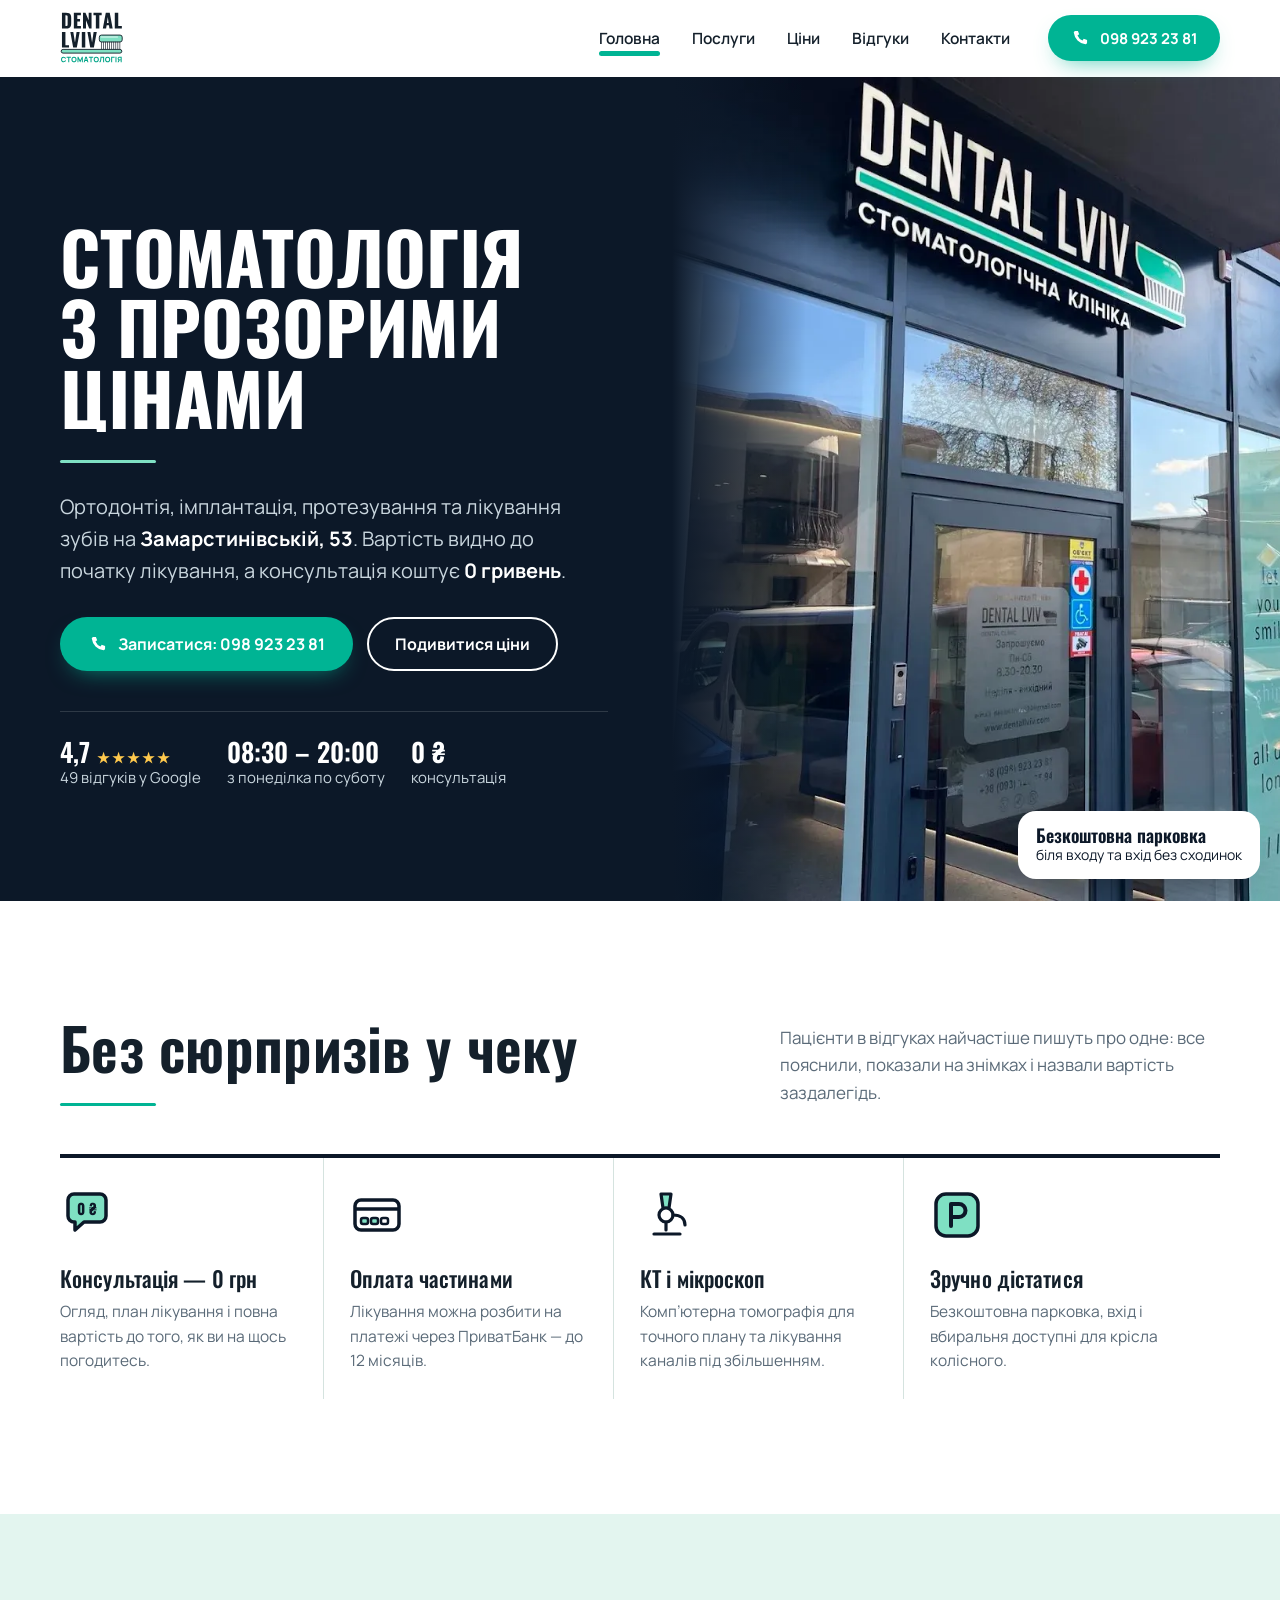
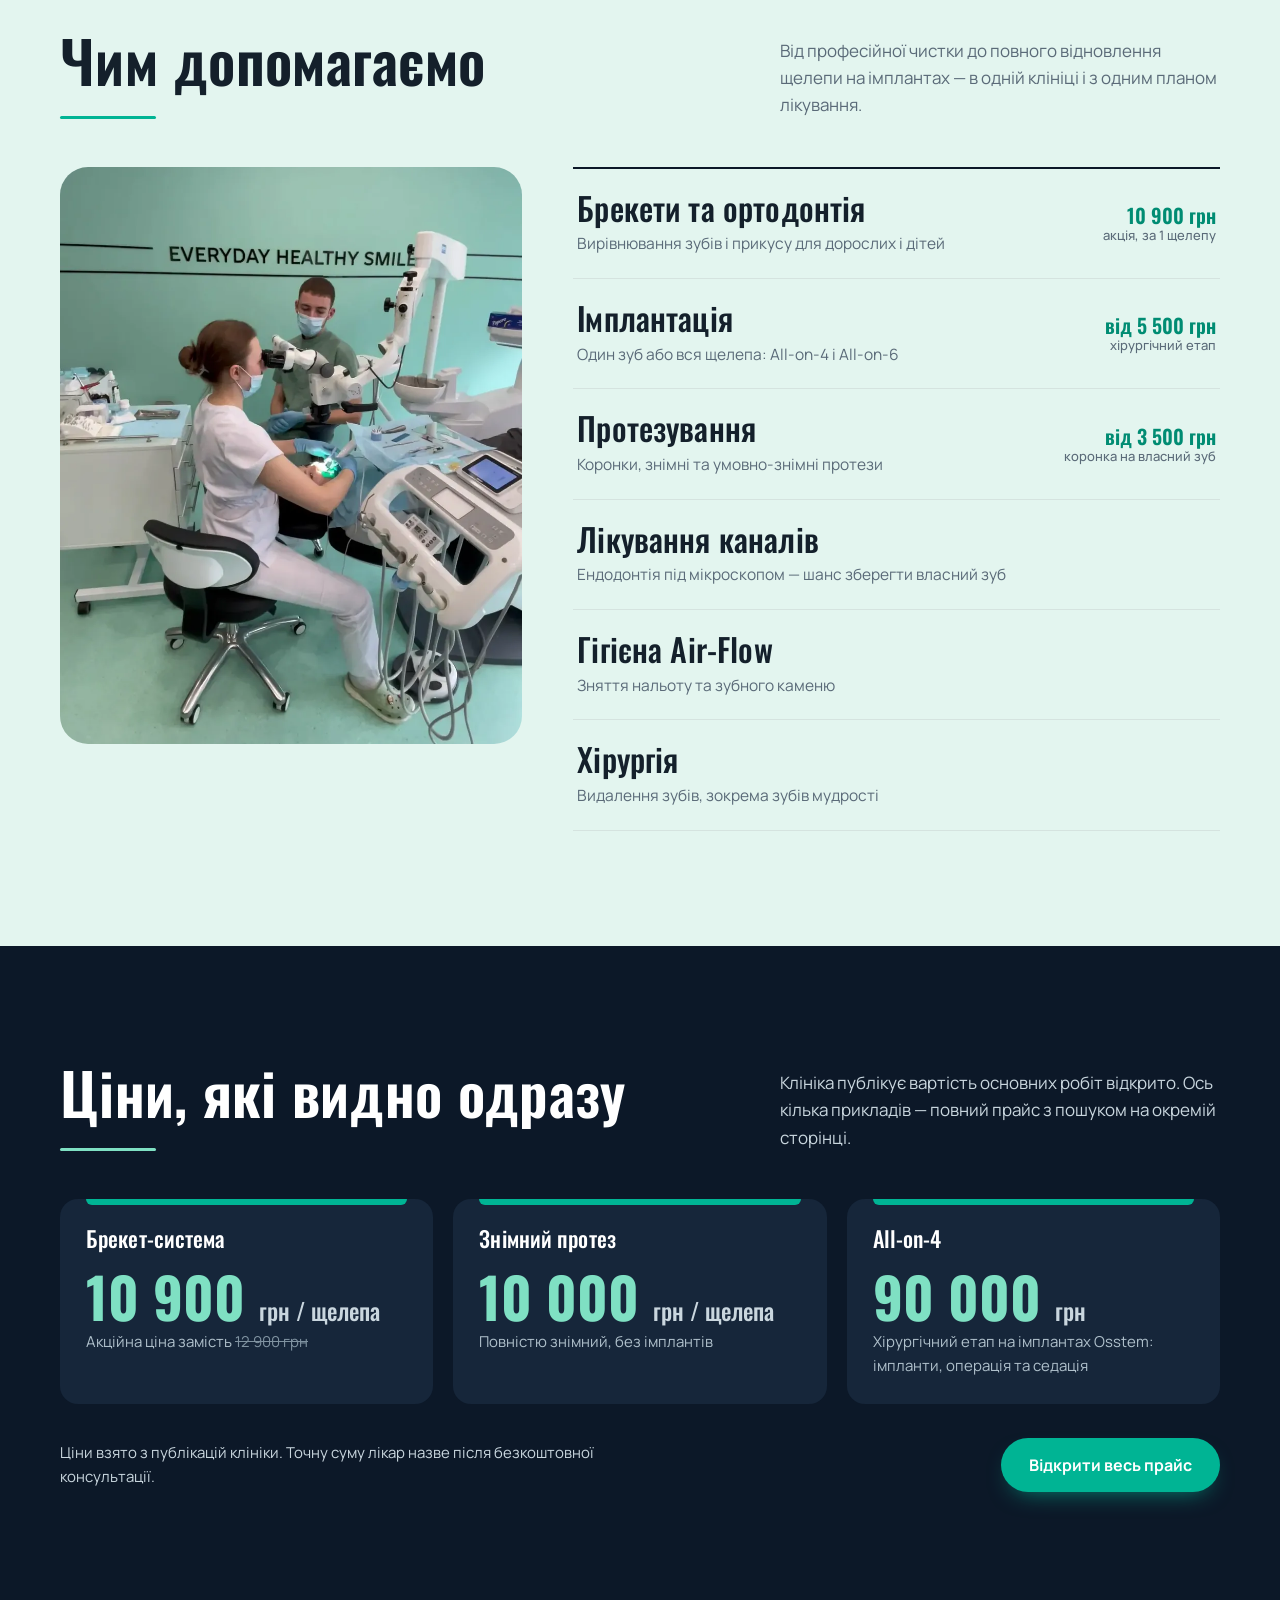
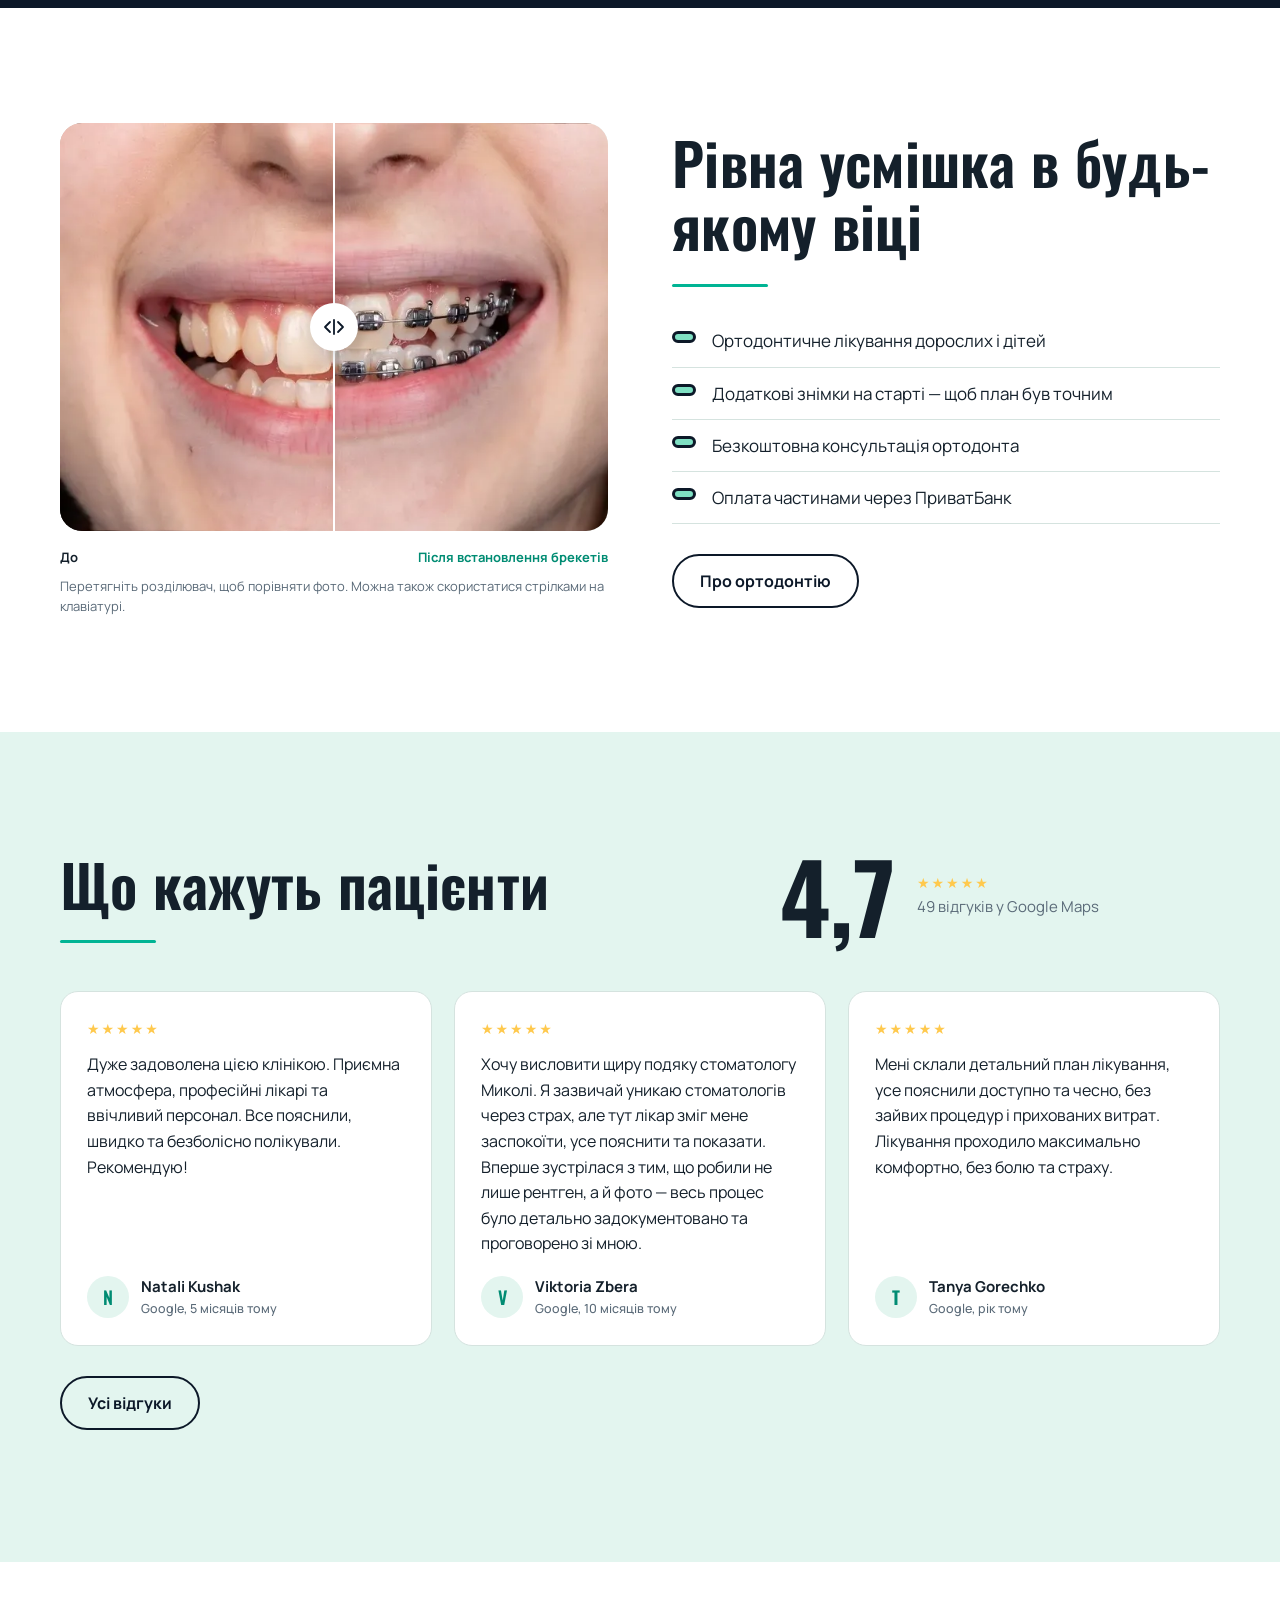
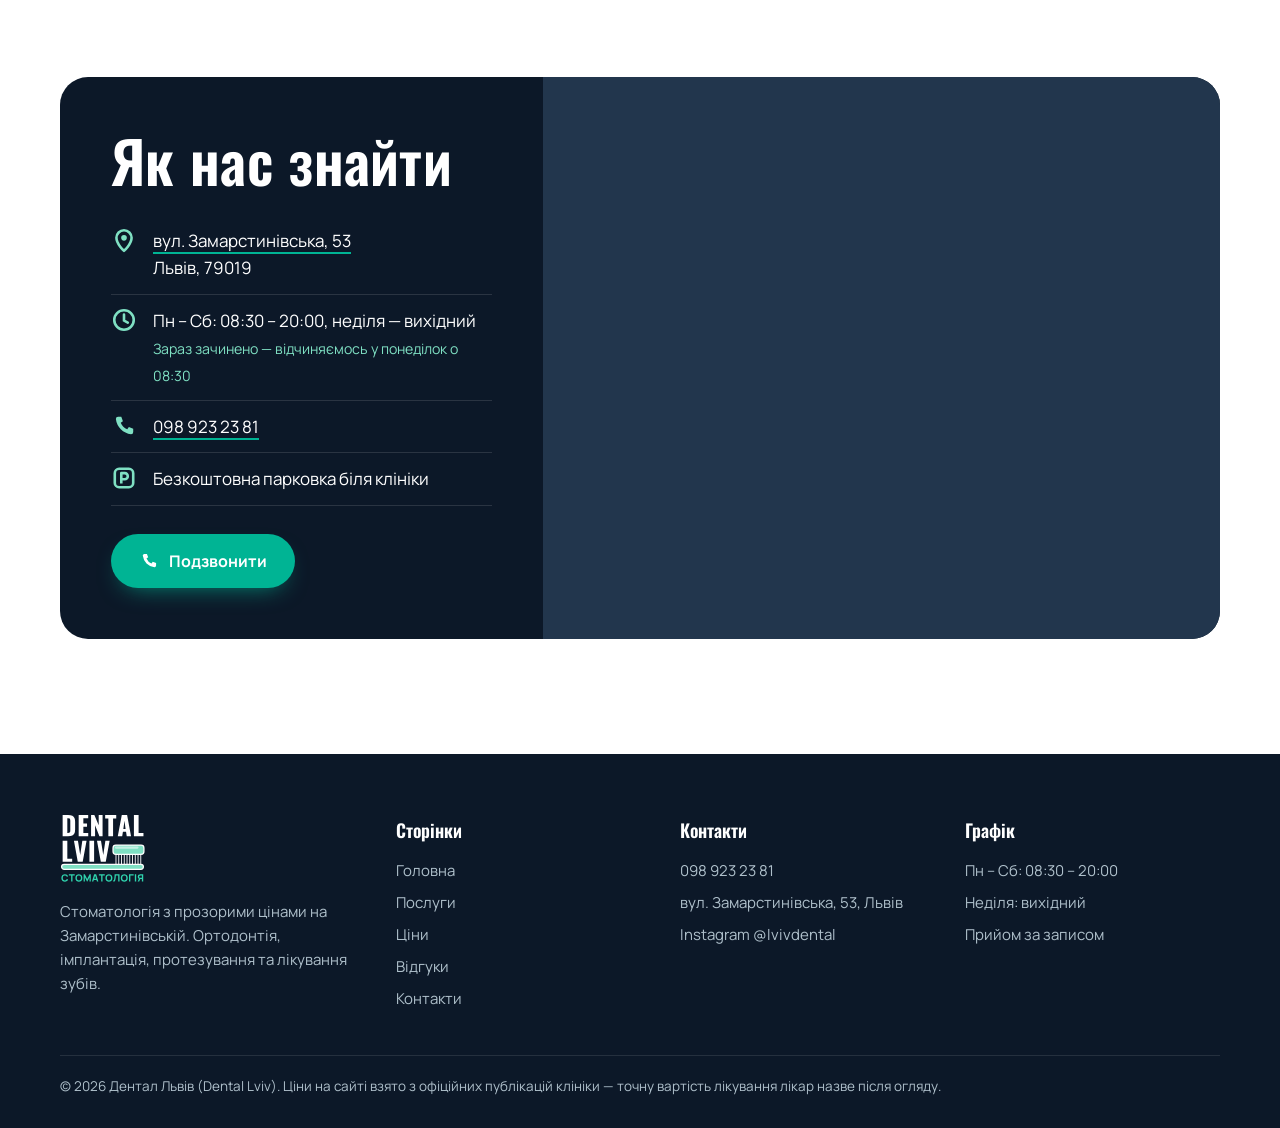
==== commit 421ae240: "Add files via upload" ====
--- a/index.html
+++ b/index.html
@@ -1,207 +1,212 @@
-<!doctype html>
-<html lang="uk">
-<head>
-<script src="site-safety.js"></script>
-<meta charset="utf-8">
-<meta name="viewport" content="width=device-width, initial-scale=1, viewport-fit=cover">
-<meta name="robots" content="noindex, nofollow">
-<title>Дентал Львів — стоматологія з прозорими цінами на Замарстинівській</title>
-<meta name="description" content="Ортодонтія, імплантація, протезування й лікування зубів у Львові. Консультація — 0 грн, оплата частинами. Пн–Сб 08:30–20:00, тел. 098 923 23 81.">
-<meta name="theme-color" content="#0C1828">
-<link rel="icon" href="img/favicon.svg" type="image/svg+xml">
-<link rel="apple-touch-icon" href="img/apple-touch-icon.png">
-<link rel="preload" href="fonts/oswald_cyrillic.woff2" as="font" type="font/woff2" crossorigin>
-<link rel="preload" href="fonts/manrope_cyrillic.woff2" as="font" type="font/woff2" crossorigin>
-<link rel="stylesheet" href="css/style.css">
-<meta property="og:type" content="website">
-<meta property="og:locale" content="uk_UA">
-<meta property="og:site_name" content="Dental Lviv">
-<meta property="og:title" content="Дентал Львів — стоматологія з прозорими цінами на Замарстинівській">
-<meta property="og:description" content="Ортодонтія, імплантація, протезування й лікування зубів у Львові. Консультація — 0 грн, оплата частинами. Пн–Сб 08:30–20:00, тел. 098 923 23 81.">
-
-<meta property="og:image" content="https://konkos-design.github.io/dental-lviv/img/og.jpg">
-<meta property="og:image:width" content="1200">
-<meta property="og:image:height" content="630">
-<meta property="og:image:alt" content="Dental Lviv — стоматологія з прозорими цінами, Львів, Замарстинівська, 53">
-<meta name="twitter:card" content="summary_large_image">
-<meta name="twitter:title" content="Дентал Львів — стоматологія з прозорими цінами на Замарстинівській">
-<meta name="twitter:description" content="Ортодонтія, імплантація, протезування й лікування зубів у Львові. Консультація — 0 грн, оплата частинами. Пн–Сб 08:30–20:00, тел. 098 923 23 81.">
-<meta name="twitter:image" content="https://konkos-design.github.io/dental-lviv/img/og.jpg">
-<script type="application/ld+json">{"@context":"https://schema.org","@type":"Dentist","name":"Дентал Львів (Dental Lviv)","telephone":"+380989232381","address":{"@type":"PostalAddress","streetAddress":"вул. Замарстинівська, 53","addressLocality":"Львів","postalCode":"79019","addressCountry":"UA"},"openingHours":"Mo-Sa 08:30-20:00","aggregateRating":{"@type":"AggregateRating","ratingValue":"4.7","reviewCount":"49"},"sameAs":["https://www.instagram.com/lvivdental/"]}</script>
-<link rel="canonical" href="https://konkos-design.github.io/dental-lviv/">
-<meta property="og:url" content="https://konkos-design.github.io/dental-lviv/">
-<link rel="stylesheet" href="site-safety.css">
-</head>
-<body>
-<a class="sr" href="#main">Перейти до змісту</a>
-<header class="top">
-  <div class="wrap top__in">
-    <a class="logo" href="index.html" aria-label="Dental Lviv — на головну"><img src="img/logo.svg" alt="Dental Lviv стоматологія" width="125" height="104"></a>
-    <nav class="nav" aria-label="Головне меню">
-      <a href="index.html" aria-current="page">Головна</a><a href="poslugy.html">Послуги</a><a href="tsiny.html">Ціни</a><a href="vidguky.html">Відгуки</a><a href="kontakty.html">Контакти</a>
-      <a class="btn btn--brush" href="tel:+380989232381" data-mobile-call><svg class="" viewBox="0 0 24 24" aria-hidden="true"><path d="M6.5 3.5h3l1.5 4-2 1.5a11 11 0 0 0 6 6l1.5-2 4 1.5v3a2 2 0 0 1-2 2A16 16 0 0 1 4.5 5.5a2 2 0 0 1 2-2z" fill="currentColor"/></svg>Подзвонити</a>
-    </nav>
-    <a class="btn btn--brush top__call" href="tel:+380989232381"><svg class="" viewBox="0 0 24 24" aria-hidden="true"><path d="M6.5 3.5h3l1.5 4-2 1.5a11 11 0 0 0 6 6l1.5-2 4 1.5v3a2 2 0 0 1-2 2A16 16 0 0 1 4.5 5.5a2 2 0 0 1 2-2z" fill="currentColor"/></svg><span>098 923 23 81</span></a>
-    <button class="burger" type="button" aria-label="Меню" aria-expanded="false"><span></span><span></span><span></span></button>
-  </div>
-</header>
-<main id="main">
-
-<section class="hero">
-  <div class="hero__grid">
-    <div class="hero__text">
-      <h1><span class="ln"><span>Стоматологія</span></span><span class="ln"><span>з прозорими</span></span><span class="ln"><span>цінами</span></span></h1>
-      <span class="brushbar" aria-hidden="true"><i></i></span>
-      <p class="hero__lead">Ортодонтія, імплантація, протезування та лікування зубів на <b>Замарстинівській, 53</b>. Вартість видно до початку лікування, а консультація коштує <b>0 гривень</b>.</p>
-      <div class="hero__cta">
-        <a class="btn btn--brush" href="tel:+380989232381"><svg class="" viewBox="0 0 24 24" aria-hidden="true"><path d="M6.5 3.5h3l1.5 4-2 1.5a11 11 0 0 0 6 6l1.5-2 4 1.5v3a2 2 0 0 1-2 2A16 16 0 0 1 4.5 5.5a2 2 0 0 1 2-2z" fill="currentColor"/></svg>Записатися: 098 923 23 81</a>
-        <a class="btn btn--ghost" href="tsiny.html">Подивитися ціни</a>
-      </div>
-      <div class="hero__facts">
-        <div><strong>4,7 <span class="stars" aria-hidden="true">★★★★★</span></strong>49 відгуків у Google</div>
-        <div><strong>08:30 – 20:00</strong>з понеділка по суботу</div>
-        <div><strong>0 ₴</strong>консультація</div>
-      </div>
-    </div>
-    <div class="hero__media">
-      <img src="img/facade.webp" alt="Вивіска Dental Lviv над входом у клініку на Замарстинівській" width="1400" height="1050" fetchpriority="high">
-      <div class="hero__tag"><b>Безкоштовна парковка</b>біля входу та вхід без сходинок</div>
-    </div>
-  </div>
-</section>
-
-<section class="sec">
-  <div class="wrap">
-    <div class="sec__head">
-      <div class="rv-up"><h2>Без сюрпризів у чеку</h2><span class="brushbar" aria-hidden="true"><i></i></span></div>
-      <p class="rv-up rv-d1">Пацієнти в відгуках найчастіше пишуть про одне: все пояснили, показали на знімках і назвали вартість заздалегідь.</p>
-    </div>
-    <div class="perks">
-      <div class="perk rv-up"><svg viewBox="0 0 54 54" aria-hidden="true"><path d="M8 12a6 6 0 0 1 6-6h26a6 6 0 0 1 6 6v16a6 6 0 0 1-6 6H24l-9 8v-8h-1a6 6 0 0 1-6-6z" fill="#7FE0C3" stroke="#0C1828" stroke-width="3.5" stroke-linejoin="round"/><text x="27" y="26.5" text-anchor="middle" font-family="Oswald,sans-serif" font-weight="700" font-size="15" fill="#0C1828">0 ₴</text></svg><h3>Консультація — 0 грн</h3><p>Огляд, план лікування і повна вартість до того, як ви на щось погодитесь.</p></div>
-      <div class="perk rv-up rv-d1"><svg viewBox="0 0 54 54" aria-hidden="true"><rect x="5" y="12" width="44" height="30" rx="6" fill="#fff" stroke="#0C1828" stroke-width="3.5"/><rect x="11" y="30" width="7" height="6" rx="2" fill="#7FE0C3" stroke="#0C1828" stroke-width="2.5"/><rect x="21" y="30" width="7" height="6" rx="2" fill="#7FE0C3" stroke="#0C1828" stroke-width="2.5"/><rect x="31" y="30" width="7" height="6" rx="2" fill="none" stroke="#0C1828" stroke-width="2.5"/><path d="M5 21h44" stroke="#0C1828" stroke-width="3.5"/></svg><h3>Оплата частинами</h3><p>Лікування можна розбити на платежі через ПриватБанк — до 12 місяців.</p></div>
-      <div class="perk rv-up rv-d2"><svg viewBox="0 0 54 54" aria-hidden="true"><path d="M21 6h10l-2 14h-6z" fill="#7FE0C3" stroke="#0C1828" stroke-width="3.2" stroke-linejoin="round"/><circle cx="26" cy="27" r="7" fill="#fff" stroke="#0C1828" stroke-width="3.2"/><path d="M26 34v8M14 46h26M33 27c8 0 12 4 12 10" fill="none" stroke="#0C1828" stroke-width="3.2" stroke-linecap="round"/></svg><h3>КТ і мікроскоп</h3><p>Комп’ютерна томографія для точного плану та лікування каналів під збільшенням.</p></div>
-      <div class="perk rv-up rv-d3"><svg viewBox="0 0 54 54" aria-hidden="true"><rect x="6" y="6" width="42" height="42" rx="10" fill="#7FE0C3" stroke="#0C1828" stroke-width="3.5"/><path d="M21 38V16h8a6.5 6.5 0 0 1 0 13h-8" fill="none" stroke="#0C1828" stroke-width="4" stroke-linejoin="round" stroke-linecap="round"/></svg><h3>Зручно дістатися</h3><p>Безкоштовна парковка, вхід і вбиральня доступні для крісла колісного.</p></div>
-    </div>
-  </div>
-</section>
-
-<section class="sec sec--mint">
-  <div class="wrap">
-    <div class="sec__head">
-      <div class="rv-up"><h2>Чим допомагаємо</h2><span class="brushbar" aria-hidden="true"><i></i></span></div>
-      <p class="rv-up rv-d1">Від професійної чистки до повного відновлення щелепи на імплантах — в одній клініці і з одним планом лікування.</p>
-    </div>
-    <div class="dirs">
-      <figure class="dirs__photo rv-up" style="margin:0"><img src="img/cabinet.webp" alt="Кабінет Dental Lviv з мікроскопом для лікування каналів" width="900" height="1184" loading="lazy"></figure>
-      <ul class="dirs__list">
-        <li class="dir rv-up"><a href="poslugy.html#ortho" data-img="img/braces.webp" data-alt="Брекет-система крупним планом"><h3>Брекети та ортодонтія</h3><p>Вирівнювання зубів і прикусу для дорослих і дітей</p><span class="dir__price">10 900 грн<small>акція, за 1 щелепу</small></span></a></li>
-        <li class="dir rv-up"><a href="poslugy.html#implant" data-img="img/surgery.webp" data-alt="Хірург і асистентка під час операції"><h3>Імплантація</h3><p>Один зуб або вся щелепа: All-on-4 і All-on-6</p><span class="dir__price">від 5 500 грн<small>хірургічний етап</small></span></a></li>
-        <li class="dir rv-up"><a href="poslugy.html#prosthetics" data-img="img/care.webp" data-alt="Лікар і асистентка працюють з пацієнтом"><h3>Протезування</h3><p>Коронки, знімні та умовно-знімні протези</p><span class="dir__price">від 3 500 грн<small>коронка на власний зуб</small></span></a></li>
-        <li class="dir rv-up"><a href="poslugy.html#endo" data-img="img/cabinet.webp" data-alt="Кабінет з мікроскопом"><h3>Лікування каналів</h3><p>Ендодонтія під мікроскопом — шанс зберегти власний зуб</p></a></li>
-        <li class="dir rv-up"><a href="poslugy.html#hygiene" data-img="img/hygiene.webp" data-alt="Гігієністка проводить чистку"><h3>Гігієна Air-Flow</h3><p>Зняття нальоту та зубного каменю</p></a></li>
-        <li class="dir rv-up"><a href="poslugy.html#surgery" data-img="img/doctor.webp" data-alt="Лікар оглядає пацієнта"><h3>Хірургія</h3><p>Видалення зубів, зокрема зубів мудрості</p></a></li>
-      </ul>
-    </div>
-  </div>
-</section>
-
-<section class="sec sec--ink">
-  <div class="wrap">
-    <div class="sec__head">
-      <div class="rv-up"><h2>Ціни, які видно одразу</h2><span class="brushbar" aria-hidden="true"><i></i></span></div>
-      <p class="rv-up rv-d1">Клініка публікує вартість основних робіт відкрито. Ось кілька прикладів — повний прайс з пошуком на окремій сторінці.</p>
-    </div>
-    <div class="tags">
-      <div class="ptag rv-up"><h3>Брекет-система</h3><div class="ptag__sum">10 900 <span>грн / щелепа</span></div><p>Акційна ціна замість <s>12 900 грн</s></p></div>
-      <div class="ptag rv-up rv-d1"><h3>Знімний протез</h3><div class="ptag__sum">10 000 <span>грн / щелепа</span></div><p>Повністю знімний, без імплантів</p></div>
-      <div class="ptag rv-up rv-d2"><h3>All-on-4</h3><div class="ptag__sum">90 000 <span>грн</span></div><p>Хірургічний етап на імплантах Osstem: імпланти, операція та седація</p></div>
-    </div>
-    <div class="tags__more rv-up">
-      <p>Ціни взято з публікацій клініки. Точну суму лікар назве після безкоштовної консультації.</p>
-      <a class="btn btn--brush" href="tsiny.html">Відкрити весь прайс</a>
-    </div>
-  </div>
-</section>
-
-<section class="sec">
-  <div class="wrap ba">
-    <figure class="ba__img rv-up" style="margin:0">
-      <img src="img/braces-ba.webp" alt="Усмішка пацієнта до та після встановлення брекетів" width="700" height="1042" loading="lazy">
-      <figcaption>До</figcaption><figcaption>Після встановлення брекетів</figcaption>
-    </figure>
-    <div class="rv-up rv-d1">
-      <h2>Рівна усмішка в будь-якому віці</h2>
-      <span class="brushbar" aria-hidden="true"><i></i></span>
-      <ul class="ticks">
-        <li>Ортодонтичне лікування дорослих і дітей</li>
-        <li>Додаткові знімки на старті — щоб план був точним</li>
-        <li>Безкоштовна консультація ортодонта</li>
-        <li>Оплата частинами через ПриватБанк</li>
-      </ul>
-      <a class="btn btn--line" href="poslugy.html#ortho">Про ортодонтію</a>
-    </div>
-  </div>
-</section>
-
-<section class="sec sec--mint">
-  <div class="wrap">
-    <div class="sec__head">
-      <div class="rv-up"><h2>Що кажуть пацієнти</h2><span class="brushbar" aria-hidden="true"><i></i></span></div>
-      <div class="score rv-up rv-d1"><span class="score__big">4,7</span><div><span class="stars">★★★★★</span><br>49 відгуків у Google Maps</div></div>
-    </div>
-    <div class="rv-grid">
-      <article class="rv rv-up"><span class="stars" aria-label="5 з 5">★★★★★</span><blockquote>Дуже задоволена цією клінікою. Приємна атмосфера, професійні лікарі та ввічливий персонал. Все пояснили, швидко та безболісно полікували. Рекомендую!</blockquote><footer><span class="ava" aria-hidden="true">N</span><span>Natali Kushak<small>Google, 5 місяців тому</small></span></footer></article><article class="rv rv-up rv-d1"><span class="stars" aria-label="5 з 5">★★★★★</span><blockquote>Хочу висловити щиру подяку стоматологу Миколі. Я зазвичай уникаю стоматологів через страх, але тут лікар зміг мене заспокоїти, усе пояснити та показати. Вперше зустрілася з тим, що робили не лише рентген, а й фото — весь процес було детально задокументовано та проговорено зі мною.</blockquote><footer><span class="ava" aria-hidden="true">V</span><span>Viktoria Zbera<small>Google, 10 місяців тому</small></span></footer></article><article class="rv rv-up rv-d2"><span class="stars" aria-label="5 з 5">★★★★★</span><blockquote>Мені склали детальний план лікування, усе пояснили доступно та чесно, без зайвих процедур і прихованих витрат. Лікування проходило максимально комфортно, без болю та страху.</blockquote><footer><span class="ava" aria-hidden="true">T</span><span>Tanya Gorechko<small>Google, рік тому</small></span></footer></article>
-    </div>
-    <p style="margin-top:30px" class="rv-up"><a class="btn btn--line" href="vidguky.html">Усі відгуки</a></p>
-  </div>
-</section>
-
-<section class="sec">
-  <div class="wrap">
-    <div class="contact rv-up">
-      <div class="contact__info">
-        <h2>Як нас знайти</h2>
-        <ul class="cl">
-          <li><svg class="" viewBox="0 0 24 24" aria-hidden="true"><path d="M12 22s7-6.2 7-12a7 7 0 1 0-14 0c0 5.8 7 12 7 12z" fill="none" stroke="currentColor" stroke-width="2.4" stroke-linejoin="round"/><circle cx="12" cy="10" r="2.6" fill="currentColor"/></svg><span><a href="https://www.google.com/maps/place/?q=place_id:ChIJrTgiKQDdOkcRZHdRXXGC3WM" target="_blank" rel="noopener">вул. Замарстинівська, 53</a><br>Львів, 79019</span></li>
-          <li><svg class="" viewBox="0 0 24 24" aria-hidden="true"><circle cx="12" cy="12" r="9" fill="none" stroke="currentColor" stroke-width="2.4"/><path d="M12 7v5.5l3.5 2" fill="none" stroke="currentColor" stroke-width="2.4" stroke-linecap="round"/></svg><span>Пн – Сб: 08:30 – 20:00, неділя — вихідний<br><small data-open-now style="color:#7FE0C3"></small></span></li>
-          <li><svg class="" viewBox="0 0 24 24" aria-hidden="true"><path d="M6.5 3.5h3l1.5 4-2 1.5a11 11 0 0 0 6 6l1.5-2 4 1.5v3a2 2 0 0 1-2 2A16 16 0 0 1 4.5 5.5a2 2 0 0 1 2-2z" fill="currentColor"/></svg><span><a href="tel:+380989232381">098 923 23 81</a></span></li>
-          <li><svg class="" viewBox="0 0 24 24" aria-hidden="true"><rect x="3.5" y="3.5" width="17" height="17" rx="4" fill="none" stroke="currentColor" stroke-width="2.4"/><path d="M9.5 17V7.5h3.2a2.8 2.8 0 0 1 0 5.6H9.5" fill="none" stroke="currentColor" stroke-width="2.4" stroke-linejoin="round"/></svg><span>Безкоштовна парковка біля клініки</span></li>
-        </ul>
-        <a class="btn btn--brush" href="tel:+380989232381"><svg class="" viewBox="0 0 24 24" aria-hidden="true"><path d="M6.5 3.5h3l1.5 4-2 1.5a11 11 0 0 0 6 6l1.5-2 4 1.5v3a2 2 0 0 1-2 2A16 16 0 0 1 4.5 5.5a2 2 0 0 1 2-2z" fill="currentColor"/></svg>Подзвонити</a>
-      </div>
-      <div class="contact__map"><iframe title="Dental Lviv на карті" loading="lazy" referrerpolicy="no-referrer-when-downgrade" src="https://www.google.com/maps?q=%D0%94%D0%B5%D0%BD%D1%82%D0%B0%D0%BB%20%D0%9B%D1%8C%D0%B2%D1%96%D0%B2%20%D0%97%D0%B0%D0%BC%D0%B0%D1%80%D1%81%D1%82%D0%B8%D0%BD%D1%96%D0%B2%D1%81%D1%8C%D0%BA%D0%B0%2053&amp;ll=49.8567913,24.0268499&amp;z=16&amp;hl=uk&amp;output=embed"></iframe></div>
-    </div>
-  </div>
-</section>
-</main>
-<footer class="foot">
-  <div class="wrap">
-    <div class="foot__grid">
-      <div>
-        <img src="img/logo-light.svg" alt="Dental Lviv стоматологія" width="84" height="70" loading="lazy">
-        <p>Стоматологія з прозорими цінами на Замарстинівській. Ортодонтія, імплантація, протезування та лікування зубів.</p>
-      </div>
-      <div>
-        <h4>Сторінки</h4>
-        <ul><li><a href="index.html">Головна</a></li><li><a href="poslugy.html">Послуги</a></li><li><a href="tsiny.html">Ціни</a></li><li><a href="vidguky.html">Відгуки</a></li><li><a href="kontakty.html">Контакти</a></li></ul>
-      </div>
-      <div>
-        <h4>Контакти</h4>
-        <ul>
-          <li><a href="tel:+380989232381">098 923 23 81</a></li>
-          <li><a href="https://www.google.com/maps/place/?q=place_id:ChIJrTgiKQDdOkcRZHdRXXGC3WM" target="_blank" rel="noopener">вул. Замарстинівська, 53, Львів</a></li>
-          <li><a href="https://www.instagram.com/lvivdental/" target="_blank" rel="noopener">Instagram @lvivdental</a></li>
-        </ul>
-      </div>
-      <div>
-        <h4>Графік</h4>
-        <ul><li>Пн – Сб: 08:30 – 20:00</li><li>Неділя: вихідний</li><li>Прийом за записом</li></ul>
-      </div>
-    </div>
-    <div class="foot__bottom">© 2026 Дентал Львів (Dental Lviv). Ціни на сайті взято з офіційних публікацій клініки — точну вартість лікування лікар назве після огляду.</div>
-  </div>
-</footer>
-<a class="fab" href="tel:+380989232381" aria-label="Подзвонити в клініку"><svg class="" viewBox="0 0 24 24" aria-hidden="true"><path d="M6.5 3.5h3l1.5 4-2 1.5a11 11 0 0 0 6 6l1.5-2 4 1.5v3a2 2 0 0 1-2 2A16 16 0 0 1 4.5 5.5a2 2 0 0 1 2-2z" fill="currentColor"/></svg></a>
-<script src="js/main.js" defer></script>
-</body>
-</html>
+<!doctype html>
+<html lang="uk">
+<head>
+<script src="site-safety.js"></script>
+<meta charset="utf-8">
+<meta name="viewport" content="width=device-width, initial-scale=1, viewport-fit=cover">
+<meta name="robots" content="noindex, nofollow">
+<title>Дентал Львів — стоматологія з прозорими цінами на Замарстинівській</title>
+<meta name="description" content="Ортодонтія, імплантація, протезування й лікування зубів у Львові. Консультація — 0 грн, оплата частинами. Пн–Сб 08:30–20:00, тел. 098 923 23 81.">
+<meta name="theme-color" content="#0C1828">
+<link rel="icon" href="img/favicon.svg" type="image/svg+xml">
+<link rel="apple-touch-icon" href="img/apple-touch-icon.png">
+<link rel="preload" href="fonts/oswald_cyrillic.woff2" as="font" type="font/woff2" crossorigin>
+<link rel="preload" href="fonts/manrope_cyrillic.woff2" as="font" type="font/woff2" crossorigin>
+<link rel="stylesheet" href="css/style.css">
+<meta property="og:type" content="website">
+<meta property="og:locale" content="uk_UA">
+<meta property="og:site_name" content="Dental Lviv">
+<meta property="og:title" content="Дентал Львів — стоматологія з прозорими цінами на Замарстинівській">
+<meta property="og:description" content="Ортодонтія, імплантація, протезування й лікування зубів у Львові. Консультація — 0 грн, оплата частинами. Пн–Сб 08:30–20:00, тел. 098 923 23 81.">
+
+<meta property="og:image" content="https://konkos-design.github.io/dental-lviv/img/og.jpg">
+<meta property="og:image:width" content="1200">
+<meta property="og:image:height" content="630">
+<meta property="og:image:alt" content="Dental Lviv — стоматологія з прозорими цінами, Львів, Замарстинівська, 53">
+<meta name="twitter:card" content="summary_large_image">
+<meta name="twitter:title" content="Дентал Львів — стоматологія з прозорими цінами на Замарстинівській">
+<meta name="twitter:description" content="Ортодонтія, імплантація, протезування й лікування зубів у Львові. Консультація — 0 грн, оплата частинами. Пн–Сб 08:30–20:00, тел. 098 923 23 81.">
+<meta name="twitter:image" content="https://konkos-design.github.io/dental-lviv/img/og.jpg">
+<script type="application/ld+json">{"@context":"https://schema.org","@type":"Dentist","name":"Дентал Львів (Dental Lviv)","telephone":"+380989232381","address":{"@type":"PostalAddress","streetAddress":"вул. Замарстинівська, 53","addressLocality":"Львів","postalCode":"79019","addressCountry":"UA"},"openingHours":"Mo-Sa 08:30-20:00","aggregateRating":{"@type":"AggregateRating","ratingValue":"4.7","reviewCount":"49"},"sameAs":["https://www.instagram.com/lvivdental/"]}</script>
+<link rel="canonical" href="https://konkos-design.github.io/dental-lviv/">
+<meta property="og:url" content="https://konkos-design.github.io/dental-lviv/">
+<link rel="stylesheet" href="site-safety.css">
+</head>
+<body>
+<a class="sr" href="#main">Перейти до змісту</a>
+<header class="top">
+  <div class="wrap top__in">
+    <a class="logo" href="index.html" aria-label="Dental Lviv — на головну"><img src="img/logo.svg" alt="Dental Lviv стоматологія" width="125" height="104"></a>
+    <nav class="nav" aria-label="Головне меню">
+      <a href="index.html" aria-current="page">Головна</a><a href="poslugy.html">Послуги</a><a href="tsiny.html">Ціни</a><a href="vidguky.html">Відгуки</a><a href="kontakty.html">Контакти</a>
+      <a class="btn btn--brush" href="tel:+380989232381" data-mobile-call><svg class="" viewBox="0 0 24 24" aria-hidden="true"><path d="M6.5 3.5h3l1.5 4-2 1.5a11 11 0 0 0 6 6l1.5-2 4 1.5v3a2 2 0 0 1-2 2A16 16 0 0 1 4.5 5.5a2 2 0 0 1 2-2z" fill="currentColor"/></svg>Подзвонити</a>
+    </nav>
+    <a class="btn btn--brush top__call" href="tel:+380989232381"><svg class="" viewBox="0 0 24 24" aria-hidden="true"><path d="M6.5 3.5h3l1.5 4-2 1.5a11 11 0 0 0 6 6l1.5-2 4 1.5v3a2 2 0 0 1-2 2A16 16 0 0 1 4.5 5.5a2 2 0 0 1 2-2z" fill="currentColor"/></svg><span>098 923 23 81</span></a>
+    <button class="burger" type="button" aria-label="Меню" aria-expanded="false"><span></span><span></span><span></span></button>
+  </div>
+</header>
+<main id="main">
+
+<section class="hero">
+  <div class="hero__grid">
+    <div class="hero__text">
+      <h1><span class="ln"><span>Стоматологія</span></span><span class="ln"><span>з прозорими</span></span><span class="ln"><span>цінами</span></span></h1>
+      <span class="section-accent" aria-hidden="true"></span>
+      <p class="hero__lead">Ортодонтія, імплантація, протезування та лікування зубів на <b>Замарстинівській, 53</b>. Вартість видно до початку лікування, а консультація коштує <b>0 гривень</b>.</p>
+      <div class="hero__cta">
+        <a class="btn btn--brush" href="tel:+380989232381"><svg class="" viewBox="0 0 24 24" aria-hidden="true"><path d="M6.5 3.5h3l1.5 4-2 1.5a11 11 0 0 0 6 6l1.5-2 4 1.5v3a2 2 0 0 1-2 2A16 16 0 0 1 4.5 5.5a2 2 0 0 1 2-2z" fill="currentColor"/></svg>Записатися: 098 923 23 81</a>
+        <a class="btn btn--ghost" href="tsiny.html">Подивитися ціни</a>
+      </div>
+      <div class="hero__facts">
+        <div><strong>4,7 <span class="stars" aria-hidden="true">★★★★★</span></strong>49 відгуків у Google</div>
+        <div><strong>08:30 – 20:00</strong>з понеділка по суботу</div>
+        <div><strong>0 ₴</strong>консультація</div>
+      </div>
+    </div>
+    <div class="hero__media">
+      <img src="img/facade.webp" alt="Вивіска Dental Lviv над входом у клініку на Замарстинівській" width="1400" height="1050" fetchpriority="high">
+      <div class="hero__tag"><b>Безкоштовна парковка</b>біля входу та вхід без сходинок</div>
+    </div>
+  </div>
+</section>
+
+<section class="sec">
+  <div class="wrap">
+    <div class="sec__head">
+      <div class="rv-up"><h2>Без сюрпризів у чеку</h2><span class="section-accent" aria-hidden="true"></span></div>
+      <p class="rv-up rv-d1">Пацієнти в відгуках найчастіше пишуть про одне: все пояснили, показали на знімках і назвали вартість заздалегідь.</p>
+    </div>
+    <div class="perks">
+      <div class="perk rv-up"><svg viewBox="0 0 54 54" aria-hidden="true"><path d="M8 12a6 6 0 0 1 6-6h26a6 6 0 0 1 6 6v16a6 6 0 0 1-6 6H24l-9 8v-8h-1a6 6 0 0 1-6-6z" fill="#7FE0C3" stroke="#0C1828" stroke-width="3.5" stroke-linejoin="round"/><text x="27" y="26.5" text-anchor="middle" font-family="Oswald,sans-serif" font-weight="700" font-size="15" fill="#0C1828">0 ₴</text></svg><h3>Консультація — 0 грн</h3><p>Огляд, план лікування і повна вартість до того, як ви на щось погодитесь.</p></div>
+      <div class="perk rv-up rv-d1"><svg viewBox="0 0 54 54" aria-hidden="true"><rect x="5" y="12" width="44" height="30" rx="6" fill="#fff" stroke="#0C1828" stroke-width="3.5"/><rect x="11" y="30" width="7" height="6" rx="2" fill="#7FE0C3" stroke="#0C1828" stroke-width="2.5"/><rect x="21" y="30" width="7" height="6" rx="2" fill="#7FE0C3" stroke="#0C1828" stroke-width="2.5"/><rect x="31" y="30" width="7" height="6" rx="2" fill="none" stroke="#0C1828" stroke-width="2.5"/><path d="M5 21h44" stroke="#0C1828" stroke-width="3.5"/></svg><h3>Оплата частинами</h3><p>Лікування можна розбити на платежі через ПриватБанк — до 12 місяців.</p></div>
+      <div class="perk rv-up rv-d2"><svg viewBox="0 0 54 54" aria-hidden="true"><path d="M21 6h10l-2 14h-6z" fill="#7FE0C3" stroke="#0C1828" stroke-width="3.2" stroke-linejoin="round"/><circle cx="26" cy="27" r="7" fill="#fff" stroke="#0C1828" stroke-width="3.2"/><path d="M26 34v8M14 46h26M33 27c8 0 12 4 12 10" fill="none" stroke="#0C1828" stroke-width="3.2" stroke-linecap="round"/></svg><h3>КТ і мікроскоп</h3><p>Комп’ютерна томографія для точного плану та лікування каналів під збільшенням.</p></div>
+      <div class="perk rv-up rv-d3"><svg viewBox="0 0 54 54" aria-hidden="true"><rect x="6" y="6" width="42" height="42" rx="10" fill="#7FE0C3" stroke="#0C1828" stroke-width="3.5"/><path d="M21 38V16h8a6.5 6.5 0 0 1 0 13h-8" fill="none" stroke="#0C1828" stroke-width="4" stroke-linejoin="round" stroke-linecap="round"/></svg><h3>Зручно дістатися</h3><p>Безкоштовна парковка, вхід і вбиральня доступні для крісла колісного.</p></div>
+    </div>
+  </div>
+</section>
+
+<section class="sec sec--mint">
+  <div class="wrap">
+    <div class="sec__head">
+      <div class="rv-up"><h2>Чим допомагаємо</h2><span class="section-accent" aria-hidden="true"></span></div>
+      <p class="rv-up rv-d1">Від професійної чистки до повного відновлення щелепи на імплантах — в одній клініці і з одним планом лікування.</p>
+    </div>
+    <div class="dirs">
+      <figure class="dirs__photo rv-up" style="margin:0"><img src="img/cabinet.webp" alt="Кабінет Dental Lviv з мікроскопом для лікування каналів" width="900" height="1184" loading="lazy"></figure>
+      <ul class="dirs__list">
+        <li class="dir rv-up"><a href="poslugy.html#ortho" data-img="img/braces.webp" data-alt="Брекет-система крупним планом"><h3>Брекети та ортодонтія</h3><p>Вирівнювання зубів і прикусу для дорослих і дітей</p><span class="dir__price">10 900 грн<small>акція, за 1 щелепу</small></span></a></li>
+        <li class="dir rv-up"><a href="poslugy.html#implant" data-img="img/surgery.webp" data-alt="Хірург і асистентка під час операції"><h3>Імплантація</h3><p>Один зуб або вся щелепа: All-on-4 і All-on-6</p><span class="dir__price">від 5 500 грн<small>хірургічний етап</small></span></a></li>
+        <li class="dir rv-up"><a href="poslugy.html#prosthetics" data-img="img/care.webp" data-alt="Лікар і асистентка працюють з пацієнтом"><h3>Протезування</h3><p>Коронки, знімні та умовно-знімні протези</p><span class="dir__price">від 3 500 грн<small>коронка на власний зуб</small></span></a></li>
+        <li class="dir rv-up"><a href="poslugy.html#endo" data-img="img/cabinet.webp" data-alt="Кабінет з мікроскопом"><h3>Лікування каналів</h3><p>Ендодонтія під мікроскопом — шанс зберегти власний зуб</p></a></li>
+        <li class="dir rv-up"><a href="poslugy.html#hygiene" data-img="img/hygiene.webp" data-alt="Гігієністка проводить чистку"><h3>Гігієна Air-Flow</h3><p>Зняття нальоту та зубного каменю</p></a></li>
+        <li class="dir rv-up"><a href="poslugy.html#surgery" data-img="img/doctor.webp" data-alt="Лікар оглядає пацієнта"><h3>Хірургія</h3><p>Видалення зубів, зокрема зубів мудрості</p></a></li>
+      </ul>
+    </div>
+  </div>
+</section>
+
+<section class="sec sec--ink">
+  <div class="wrap">
+    <div class="sec__head">
+      <div class="rv-up"><h2>Ціни, які видно одразу</h2><span class="section-accent" aria-hidden="true"></span></div>
+      <p class="rv-up rv-d1">Клініка публікує вартість основних робіт відкрито. Ось кілька прикладів — повний прайс з пошуком на окремій сторінці.</p>
+    </div>
+    <div class="tags">
+      <div class="ptag rv-up"><h3>Брекет-система</h3><div class="ptag__sum">10 900 <span>грн / щелепа</span></div><p>Акційна ціна замість <s>12 900 грн</s></p></div>
+      <div class="ptag rv-up rv-d1"><h3>Знімний протез</h3><div class="ptag__sum">10 000 <span>грн / щелепа</span></div><p>Повністю знімний, без імплантів</p></div>
+      <div class="ptag rv-up rv-d2"><h3>All-on-4</h3><div class="ptag__sum">90 000 <span>грн</span></div><p>Хірургічний етап на імплантах Osstem: імпланти, операція та седація</p></div>
+    </div>
+    <div class="tags__more rv-up">
+      <p>Ціни взято з публікацій клініки. Точну суму лікар назве після безкоштовної консультації.</p>
+      <a class="btn btn--brush" href="tsiny.html">Відкрити весь прайс</a>
+    </div>
+  </div>
+</section>
+
+<section class="sec">
+  <div class="wrap ba">
+    <figure class="ba__img rv-up">
+      <div class="compare" data-compare>
+        <div class="compare__layer compare__after"><img src="img/braces-ba.webp" alt="Усмішка після встановлення брекетів" width="700" height="1042" loading="lazy" draggable="false"></div>
+        <div class="compare__layer compare__before"><img src="img/braces-ba.webp" alt="Усмішка до встановлення брекетів" width="700" height="1042" loading="lazy" draggable="false"></div>
+        <span class="compare__divider" aria-hidden="true"><span class="compare__handle"><svg viewBox="0 0 24 24" fill="none" stroke="currentColor" stroke-width="1.8" stroke-linecap="round" stroke-linejoin="round"><path d="m8 7-5 5 5 5m8-10 5 5-5 5M12 5v14"/></svg></span></span>
+        <input type="range" min="0" max="100" value="50" aria-label="Порівняння до та після встановлення брекетів" aria-describedby="compare-hint">
+      </div>
+      <figcaption class="compare__caption"><span class="compare__labels"><span>До</span><span>Після встановлення брекетів</span></span><span class="compare__hint" id="compare-hint">Перетягніть розділювач, щоб порівняти фото. Можна також скористатися стрілками на клавіатурі.</span></figcaption>
+    </figure>
+    <div class="rv-up rv-d1">
+      <h2>Рівна усмішка в будь-якому віці</h2>
+      <span class="section-accent" aria-hidden="true"></span>
+      <ul class="ticks">
+        <li>Ортодонтичне лікування дорослих і дітей</li>
+        <li>Додаткові знімки на старті — щоб план був точним</li>
+        <li>Безкоштовна консультація ортодонта</li>
+        <li>Оплата частинами через ПриватБанк</li>
+      </ul>
+      <a class="btn btn--line" href="poslugy.html#ortho">Про ортодонтію</a>
+    </div>
+  </div>
+</section>
+
+<section class="sec sec--mint">
+  <div class="wrap">
+    <div class="sec__head">
+      <div class="rv-up"><h2>Що кажуть пацієнти</h2><span class="section-accent" aria-hidden="true"></span></div>
+      <div class="score rv-up rv-d1"><span class="score__big">4,7</span><div><span class="stars">★★★★★</span><br>49 відгуків у Google Maps</div></div>
+    </div>
+    <div class="rv-grid">
+      <article class="rv rv-up"><span class="stars" aria-label="5 з 5">★★★★★</span><blockquote>Дуже задоволена цією клінікою. Приємна атмосфера, професійні лікарі та ввічливий персонал. Все пояснили, швидко та безболісно полікували. Рекомендую!</blockquote><footer><span class="ava" aria-hidden="true">N</span><span>Natali Kushak<small>Google, 5 місяців тому</small></span></footer></article><article class="rv rv-up rv-d1"><span class="stars" aria-label="5 з 5">★★★★★</span><blockquote>Хочу висловити щиру подяку стоматологу Миколі. Я зазвичай уникаю стоматологів через страх, але тут лікар зміг мене заспокоїти, усе пояснити та показати. Вперше зустрілася з тим, що робили не лише рентген, а й фото — весь процес було детально задокументовано та проговорено зі мною.</blockquote><footer><span class="ava" aria-hidden="true">V</span><span>Viktoria Zbera<small>Google, 10 місяців тому</small></span></footer></article><article class="rv rv-up rv-d2"><span class="stars" aria-label="5 з 5">★★★★★</span><blockquote>Мені склали детальний план лікування, усе пояснили доступно та чесно, без зайвих процедур і прихованих витрат. Лікування проходило максимально комфортно, без болю та страху.</blockquote><footer><span class="ava" aria-hidden="true">T</span><span>Tanya Gorechko<small>Google, рік тому</small></span></footer></article>
+    </div>
+    <p style="margin-top:30px" class="rv-up"><a class="btn btn--line" href="vidguky.html">Усі відгуки</a></p>
+  </div>
+</section>
+
+<section class="sec">
+  <div class="wrap">
+    <div class="contact rv-up">
+      <div class="contact__info">
+        <h2>Як нас знайти</h2>
+        <ul class="cl">
+          <li><svg class="" viewBox="0 0 24 24" aria-hidden="true"><path d="M12 22s7-6.2 7-12a7 7 0 1 0-14 0c0 5.8 7 12 7 12z" fill="none" stroke="currentColor" stroke-width="2.4" stroke-linejoin="round"/><circle cx="12" cy="10" r="2.6" fill="currentColor"/></svg><span><a href="https://www.google.com/maps/place/?q=place_id:ChIJrTgiKQDdOkcRZHdRXXGC3WM" target="_blank" rel="noopener">вул. Замарстинівська, 53</a><br>Львів, 79019</span></li>
+          <li><svg class="" viewBox="0 0 24 24" aria-hidden="true"><circle cx="12" cy="12" r="9" fill="none" stroke="currentColor" stroke-width="2.4"/><path d="M12 7v5.5l3.5 2" fill="none" stroke="currentColor" stroke-width="2.4" stroke-linecap="round"/></svg><span>Пн – Сб: 08:30 – 20:00, неділя — вихідний<br><small data-open-now style="color:#7FE0C3"></small></span></li>
+          <li><svg class="" viewBox="0 0 24 24" aria-hidden="true"><path d="M6.5 3.5h3l1.5 4-2 1.5a11 11 0 0 0 6 6l1.5-2 4 1.5v3a2 2 0 0 1-2 2A16 16 0 0 1 4.5 5.5a2 2 0 0 1 2-2z" fill="currentColor"/></svg><span><a href="tel:+380989232381">098 923 23 81</a></span></li>
+          <li><svg class="" viewBox="0 0 24 24" aria-hidden="true"><rect x="3.5" y="3.5" width="17" height="17" rx="4" fill="none" stroke="currentColor" stroke-width="2.4"/><path d="M9.5 17V7.5h3.2a2.8 2.8 0 0 1 0 5.6H9.5" fill="none" stroke="currentColor" stroke-width="2.4" stroke-linejoin="round"/></svg><span>Безкоштовна парковка біля клініки</span></li>
+        </ul>
+        <a class="btn btn--brush" href="tel:+380989232381"><svg class="" viewBox="0 0 24 24" aria-hidden="true"><path d="M6.5 3.5h3l1.5 4-2 1.5a11 11 0 0 0 6 6l1.5-2 4 1.5v3a2 2 0 0 1-2 2A16 16 0 0 1 4.5 5.5a2 2 0 0 1 2-2z" fill="currentColor"/></svg>Подзвонити</a>
+      </div>
+      <div class="contact__map"><iframe title="Dental Lviv на карті" loading="lazy" referrerpolicy="no-referrer-when-downgrade" src="https://www.google.com/maps?q=%D0%94%D0%B5%D0%BD%D1%82%D0%B0%D0%BB%20%D0%9B%D1%8C%D0%B2%D1%96%D0%B2%20%D0%97%D0%B0%D0%BC%D0%B0%D1%80%D1%81%D1%82%D0%B8%D0%BD%D1%96%D0%B2%D1%81%D1%8C%D0%BA%D0%B0%2053&amp;ll=49.8567913,24.0268499&amp;z=16&amp;hl=uk&amp;output=embed"></iframe></div>
+    </div>
+  </div>
+</section>
+</main>
+<footer class="foot">
+  <div class="wrap">
+    <div class="foot__grid">
+      <div>
+        <img src="img/logo-light.svg" alt="Dental Lviv стоматологія" width="84" height="70" loading="lazy">
+        <p>Стоматологія з прозорими цінами на Замарстинівській. Ортодонтія, імплантація, протезування та лікування зубів.</p>
+      </div>
+      <div>
+        <h4>Сторінки</h4>
+        <ul><li><a href="index.html">Головна</a></li><li><a href="poslugy.html">Послуги</a></li><li><a href="tsiny.html">Ціни</a></li><li><a href="vidguky.html">Відгуки</a></li><li><a href="kontakty.html">Контакти</a></li></ul>
+      </div>
+      <div>
+        <h4>Контакти</h4>
+        <ul>
+          <li><a href="tel:+380989232381">098 923 23 81</a></li>
+          <li><a href="https://www.google.com/maps/place/?q=place_id:ChIJrTgiKQDdOkcRZHdRXXGC3WM" target="_blank" rel="noopener">вул. Замарстинівська, 53, Львів</a></li>
+          <li><a href="https://www.instagram.com/lvivdental/" target="_blank" rel="noopener">Instagram @lvivdental</a></li>
+        </ul>
+      </div>
+      <div>
+        <h4>Графік</h4>
+        <ul><li>Пн – Сб: 08:30 – 20:00</li><li>Неділя: вихідний</li><li>Прийом за записом</li></ul>
+      </div>
+    </div>
+    <div class="foot__bottom">© 2026 Дентал Львів (Dental Lviv). Ціни на сайті взято з офіційних публікацій клініки — точну вартість лікування лікар назве після огляду.</div>
+  </div>
+</footer>
+<a class="fab" href="tel:+380989232381" aria-label="Подзвонити в клініку"><svg class="" viewBox="0 0 24 24" aria-hidden="true"><path d="M6.5 3.5h3l1.5 4-2 1.5a11 11 0 0 0 6 6l1.5-2 4 1.5v3a2 2 0 0 1-2 2A16 16 0 0 1 4.5 5.5a2 2 0 0 1 2-2z" fill="currentColor"/></svg></a>
+<script src="js/main.js" defer></script>
+</body>
+</html>
--- a/css/style.css
+++ b/css/style.css
@@ -1,343 +1,352 @@
-/* Dental Lviv — демо-сайт. Палітра з фасаду та логотипу клініки */
-@font-face{font-family:"Oswald";font-style:normal;font-weight:200 700;font-display:swap;src:url(../fonts/oswald_cyrillic_ext.woff2) format("woff2");unicode-range:U+0460-052F,U+1C80-1C8A,U+20B4,U+2DE0-2DFF,U+A640-A69F,U+FE2E-FE2F}
-@font-face{font-family:"Oswald";font-style:normal;font-weight:200 700;font-display:swap;src:url(../fonts/oswald_cyrillic.woff2) format("woff2");unicode-range:U+0301,U+0400-045F,U+0490-0491,U+04B0-04B1,U+2116}
-@font-face{font-family:"Oswald";font-style:normal;font-weight:200 700;font-display:swap;src:url(../fonts/oswald_latin.woff2) format("woff2");unicode-range:U+0000-00FF,U+0131,U+0152-0153,U+02BB-02BC,U+02C6,U+02DA,U+02DC,U+0304,U+0308,U+0329,U+2000-206F,U+20AC,U+2122,U+2191,U+2193,U+2212,U+2215,U+FEFF,U+FFFD}
-@font-face{font-family:"Manrope";font-style:normal;font-weight:200 800;font-display:swap;src:url(../fonts/manrope_cyrillic_ext.woff2) format("woff2");unicode-range:U+0460-052F,U+1C80-1C8A,U+20B4,U+2DE0-2DFF,U+A640-A69F,U+FE2E-FE2F}
-@font-face{font-family:"Manrope";font-style:normal;font-weight:200 800;font-display:swap;src:url(../fonts/manrope_cyrillic.woff2) format("woff2");unicode-range:U+0301,U+0400-045F,U+0490-0491,U+04B0-04B1,U+2116}
-@font-face{font-family:"Manrope";font-style:normal;font-weight:200 800;font-display:swap;src:url(../fonts/manrope_latin.woff2) format("woff2");unicode-range:U+0000-00FF,U+0131,U+0152-0153,U+02BB-02BC,U+02C6,U+02DA,U+02DC,U+0304,U+0308,U+0329,U+2000-206F,U+20AC,U+2122,U+2191,U+2193,U+2212,U+2215,U+FEFF,U+FFFD}
-
-:root{
-  --brush:#00B494;      /* смуга-ручка щітки на вивісці */
-  --brush-deep:#008C73;
-  --bristle:#7FE0C3;    /* головка щітки в логотипі */
-  --mint:#E3F5EF;       /* стіни кабінетів */
-  --ink:#0C1828;        /* фасад */
-  --ink-2:#16263A;
-  --text:#14202B;
-  --muted:#5A6A78;
-  --line:#D5E3DF;
-  --paper:#FFFFFF;
-  --wrap:1200px;
-  --r-s:10px;--r-m:18px;--r-l:28px;
-  --ease:cubic-bezier(.2,.7,.2,1);
-}
-*,*::before,*::after{box-sizing:border-box}
-html{-webkit-text-size-adjust:100%;scroll-behavior:smooth}
-body{margin:0;font-family:"Manrope",system-ui,sans-serif;font-size:17px;line-height:1.6;color:var(--text);background:var(--paper);overflow-x:hidden}
-img{max-width:100%;display:block}
-a{color:inherit}
-h1,h2,h3{font-family:"Oswald",sans-serif;font-weight:600;line-height:1.08;margin:0;letter-spacing:.005em}
-h2{font-size:clamp(34px,5vw,58px)}
-h3{font-size:clamp(22px,2.4vw,28px);font-weight:500}
-p{margin:0 0 1em}
-.wrap{width:100%;max-width:var(--wrap);margin:0 auto;padding:0 20px}
-.sr{position:absolute;width:1px;height:1px;overflow:hidden;clip:rect(0 0 0 0)}
-:focus-visible{outline:3px solid var(--brush);outline-offset:3px;border-radius:4px}
-
-/* ---------- кнопки ---------- */
-.btn{position:relative;display:inline-flex;align-items:center;justify-content:center;gap:10px;min-height:54px;padding:0 26px;border-radius:999px;font:700 16px/1 "Manrope",sans-serif;text-decoration:none;border:2px solid transparent;cursor:pointer;overflow:hidden;isolation:isolate;transition:transform .25s var(--ease),box-shadow .25s var(--ease),color .25s;white-space:nowrap}
-.btn::before{content:"";position:absolute;inset:0;z-index:-1;transform:scaleX(0);transform-origin:left;transition:transform .45s var(--ease)}
-.btn:hover::before,.btn:focus-visible::before{transform:scaleX(1)}
-.btn:hover{transform:translateY(-2px)}
-.btn:active{transform:translateY(0) scale(.98)}
-.btn svg{width:20px;height:20px;flex:none;transition:transform .35s var(--ease)}
-.btn:hover svg{transform:rotate(-12deg) scale(1.1)}
-.btn--brush{background:var(--brush);color:#fff;box-shadow:0 10px 24px -12px rgba(0,180,148,.8)}
-.btn--brush::before{background:var(--brush-deep)}
-.btn--ghost{border-color:currentColor;color:#fff}
-.btn--ghost::before{background:#fff}
-.btn--ghost:hover{color:var(--ink)}
-.btn--line{border-color:var(--ink);color:var(--ink)}
-.btn--line::before{background:var(--ink)}
-.btn--line:hover{color:#fff}
-
-/* ---------- шапка ---------- */
-.top{position:sticky;top:0;z-index:50;background:rgba(255,255,255,.92);backdrop-filter:saturate(1.4) blur(10px);-webkit-backdrop-filter:saturate(1.4) blur(10px);border-bottom:1px solid transparent;transition:border-color .3s,box-shadow .3s}
-.top.is-scrolled{border-color:var(--line);box-shadow:0 8px 30px -22px rgba(12,24,40,.5)}
-.top__in{display:flex;align-items:center;gap:24px;height:76px}
-.logo{display:block;flex:none}
-.logo img{height:52px;width:auto}
-.nav{display:flex;gap:4px;margin-left:auto}
-.nav a{position:relative;padding:10px 14px;font-weight:600;font-size:15.5px;text-decoration:none;color:var(--text)}
-.nav a::after{content:"";position:absolute;left:14px;right:14px;bottom:4px;height:5px;border-radius:5px;background:var(--brush);transform:scaleX(0);transform-origin:left;transition:transform .35s var(--ease)}
-.nav a:hover::after,.nav a[aria-current="page"]::after{transform:scaleX(1)}
-.top__call{min-height:46px;padding:0 20px;font-size:15px}
-.burger{display:none;margin-left:auto;width:48px;height:48px;border:0;border-radius:12px;background:var(--mint);cursor:pointer;position:relative;transition:background .25s}
-.burger:hover{background:var(--bristle)}
-.burger span{position:absolute;left:13px;right:13px;height:3px;border-radius:3px;background:var(--ink);transition:transform .35s var(--ease),opacity .2s}
-.burger span:nth-child(1){top:16px}.burger span:nth-child(2){top:23px}.burger span:nth-child(3){top:30px}
-.menu-open .burger span:nth-child(1){transform:translateY(7px) rotate(45deg)}
-.menu-open .burger span:nth-child(2){opacity:0}
-.menu-open .burger span:nth-child(3){transform:translateY(-7px) rotate(-45deg)}
-
-/* ---------- фірмова смуга-щітка ---------- */
-.brushbar{position:relative;display:block;height:16px;width:100%;max-width:520px;margin:44px 0 30px}
-.brushbar::before{content:"";position:absolute;left:0;top:0;bottom:0;right:58px;border-radius:16px;background:var(--bristle);border:4px solid currentColor;transform:scaleX(0);transform-origin:left;transition:transform 1.1s var(--ease)}
-.brushbar i{position:absolute;right:0;bottom:4px;width:70px;height:34px;border-radius:10px;background:var(--bristle);border:4px solid currentColor;opacity:0;transform:translateX(-30px) rotate(-8deg);transition:opacity .4s .8s,transform .7s .8s var(--ease)}
-.brushbar i::after{content:"";position:absolute;left:6px;right:6px;top:100%;height:12px;margin-top:4px;background:repeating-linear-gradient(90deg,currentColor 0 3px,transparent 3px 8px)}
-.is-in .brushbar::before,.brushbar.is-in::before{transform:scaleX(1)}
-.is-in .brushbar i,.brushbar.is-in i{opacity:1;transform:none}
-
-/* ---------- герой ---------- */
-.hero{background:var(--ink);color:#fff;position:relative;overflow:hidden}
-.hero__grid{display:grid;grid-template-columns:1.05fr .95fr;min-height:calc(100svh - 76px);max-height:900px}
-.hero__text{padding:clamp(40px,7vw,96px) clamp(20px,5vw,72px) 56px max(20px,calc((100vw - var(--wrap))/2 + 20px));display:flex;flex-direction:column;justify-content:center}
-.hero h1{font-size:clamp(40px,5.6vw,92px);font-weight:700;line-height:.98;text-transform:uppercase}
-.hero h1 .ln{display:block;overflow:hidden}
-.hero h1 .ln span{display:block;transform:translateY(105%);transition:transform .9s var(--ease)}
-.hero.is-in h1 .ln span{transform:none}
-.hero.is-in h1 .ln:nth-child(2) span{transition-delay:.12s}
-.hero.is-in h1 .ln:nth-child(3) span{transition-delay:.24s}
-.hero .brushbar{color:#fff}
-.hero__lead{font-size:clamp(17px,1.6vw,20px);max-width:34em;color:#C9D6DE}
-.hero__lead b{color:#fff}
-.hero__cta{display:flex;flex-wrap:wrap;gap:14px;margin-top:10px}
-.hero__facts{display:flex;flex-wrap:wrap;gap:26px;margin-top:40px;padding-top:26px;border-top:1px solid rgba(255,255,255,.14);font-size:15px;color:#C9D6DE}
-.hero__facts strong{display:block;font:600 26px/1.1 "Oswald",sans-serif;color:#fff}
-.stars{color:#FFC94D;letter-spacing:2px;font-size:14px}
-.hero__media{position:relative;min-height:420px}
-.hero__media img{position:absolute;inset:0;width:100%;height:100%;object-fit:cover;object-position:30% 30%;transform:scale(1.08);transition:transform 1.6s var(--ease)}
-.hero.is-in .hero__media img{transform:scale(1)}
-.hero__media::after{content:"";position:absolute;inset:0;background:linear-gradient(90deg,var(--ink) 0,rgba(12,24,40,0) 22%)}
-.hero__tag{position:absolute;right:20px;bottom:22px;z-index:2;background:#fff;color:var(--ink);border-radius:var(--r-m);padding:14px 18px;font-size:14px;line-height:1.35;max-width:260px;box-shadow:0 20px 40px -20px rgba(0,0,0,.6)}
-.hero__tag b{display:block;font:600 18px/1.2 "Oswald",sans-serif}
-
-/* ---------- секції ---------- */
-.sec{padding:clamp(70px,9vw,120px) 0}
-.sec--mint{background:var(--mint)}
-.sec--ink{background:var(--ink);color:#fff}
-.sec__head{display:grid;grid-template-columns:1fr minmax(0,440px);gap:24px 60px;align-items:end;margin-bottom:48px}
-.sec__head p{color:var(--muted);margin:0}
-.sec--ink .sec__head p{color:#C9D6DE}
-.sec__head .brushbar{margin:40px 0 0;max-width:300px;color:var(--ink)}
-.sec--ink .sec__head .brushbar{color:#fff}
-
-/* переваги */
-.perks{display:grid;grid-template-columns:repeat(4,1fr);gap:0;border-top:4px solid var(--ink)}
-.perk{padding:30px 26px 10px 0;margin-right:26px;border-right:1px solid var(--line)}
-.perk:last-child{border-right:0;margin-right:0}
-.perk svg{width:54px;height:54px;margin-bottom:18px;transition:transform .5s var(--ease)}
-.perk:hover svg{transform:translateY(-4px) rotate(-6deg)}
-.perk h3{font-size:22px;margin-bottom:8px}
-.perk p{font-size:15.5px;color:var(--muted)}
-
-/* напрямки */
-.dirs{display:grid;grid-template-columns:5fr 7fr;gap:clamp(24px,4vw,60px);align-items:start}
-.dirs__photo{position:sticky;top:100px;border-radius:var(--r-l);overflow:hidden;aspect-ratio:4/5}
-.dirs__photo img{width:100%;height:100%;object-fit:cover;transition:opacity .4s}
-.dirs__list{list-style:none;margin:0;padding:0;border-top:2px solid var(--ink)}
-.dir{border-bottom:1px solid var(--line)}
-.dir a{display:grid;grid-template-columns:1fr auto;gap:6px 20px;align-items:center;padding:22px 4px;text-decoration:none;transition:padding .35s var(--ease),background .35s}
-.dir a:hover,.dir a:focus-visible{padding-left:18px;background:linear-gradient(90deg,var(--mint),transparent)}
-.dir h3{font-size:clamp(24px,2.6vw,32px)}
-.dir p{grid-column:1;margin:0;color:var(--muted);font-size:15.5px}
-.dir__price{grid-row:1/3;grid-column:2;text-align:right;font:600 20px/1.2 "Oswald",sans-serif;color:var(--brush-deep);white-space:nowrap}
-.dir__price small{display:block;font:500 13px/1.3 "Manrope",sans-serif;color:var(--muted)}
-
-/* ціни-тизер */
-.tags{display:grid;grid-template-columns:repeat(3,1fr);gap:20px}
-.ptag{position:relative;background:var(--ink-2);border-radius:var(--r-m);padding:28px 26px 26px;overflow:hidden;transition:transform .4s var(--ease),background .4s}
-.ptag:hover{transform:translateY(-6px);background:#1B2F47}
-.ptag::before{content:"";position:absolute;left:26px;right:26px;top:0;height:6px;border-radius:0 0 6px 6px;background:var(--brush)}
-.ptag h3{font-size:22px;color:#fff}
-.ptag__sum{font:700 clamp(40px,4.6vw,56px)/1 "Oswald",sans-serif;margin:18px 0 6px;color:var(--bristle)}
-.ptag__sum span{font-size:.42em;font-weight:500;color:#C9D6DE}
-.ptag p{color:#AFC0CB;font-size:15px;margin:0}
-.ptag s{color:#7F92A0}
-.tags__more{display:flex;flex-wrap:wrap;gap:16px;align-items:center;justify-content:space-between;margin-top:34px;color:#C9D6DE}
-.tags__more p{margin:0;max-width:40em;font-size:15px}
-
-/* до/після */
-.ba{display:grid;grid-template-columns:1fr 1fr;gap:clamp(24px,5vw,80px);align-items:center}
-.ba__img{position:relative;border-radius:var(--r-l);overflow:hidden;max-width:400px;justify-self:center}
-.ba__img figcaption{position:absolute;left:14px;font:600 14px/1 "Manrope",sans-serif;background:#fff;padding:8px 12px;border-radius:999px}
-.ba__img figcaption:nth-of-type(1){top:14px}
-.ba__img figcaption:nth-of-type(2){top:calc(50% + 14px);background:var(--brush);color:#fff}
-.ticks{list-style:none;padding:0;margin:0 0 30px}
-.ticks li{position:relative;padding:12px 0 12px 40px;border-bottom:1px solid var(--line)}
-.ticks li::before{content:"";position:absolute;left:0;top:16px;width:24px;height:12px;border-radius:6px;background:var(--bristle);border:3px solid var(--ink)}
-
-/* відгуки */
-.rv-grid{display:grid;grid-template-columns:repeat(3,1fr);gap:22px}
-.rv{display:flex;flex-direction:column;background:#fff;border:1px solid var(--line);border-radius:var(--r-m);padding:26px;transition:transform .4s var(--ease),border-color .4s}
-.rv:hover{transform:translateY(-4px);border-color:var(--brush)}
-.rv blockquote{margin:12px 0 18px;font-size:16px;flex:1}
-.rv footer{display:flex;align-items:center;gap:12px;font-weight:700;font-size:15px}
-.rv footer small{display:block;font-weight:500;color:var(--muted)}
-.ava{width:42px;height:42px;border-radius:50%;display:grid;place-items:center;background:var(--mint);color:var(--brush-deep);font:600 18px/1 "Oswald",sans-serif;flex:none}
-.score{display:flex;align-items:center;gap:22px;flex-wrap:wrap}
-.score__big{font:700 clamp(64px,8vw,96px)/1 "Oswald",sans-serif}
-.score__big + div{color:var(--muted);font-size:15px}
-
-/* контакти */
-.contact{display:grid;grid-template-columns:5fr 7fr;gap:0;border-radius:var(--r-l);overflow:hidden;background:var(--ink);color:#fff}
-.contact__info{padding:clamp(28px,4vw,52px)}
-.contact__info h2{margin-bottom:24px}
-.cl{list-style:none;padding:0;margin:0 0 28px}
-.cl li{display:grid;grid-template-columns:28px 1fr;gap:14px;padding:12px 0;border-bottom:1px solid rgba(255,255,255,.12)}
-.cl svg{width:26px;height:26px;color:var(--bristle)}
-.cl a{text-decoration:none;border-bottom:2px solid var(--brush)}
-.cl a:hover{color:var(--bristle)}
-.contact__map{min-height:380px;background:#22364d}
-.contact__map iframe{width:100%;height:100%;min-height:380px;border:0;display:block;filter:saturate(.85)}
-
-/* підвал */
-.foot{background:var(--ink);color:#AFC0CB;padding:60px 0 30px;font-size:15px}
-.foot__grid{display:grid;grid-template-columns:1.2fr 1fr 1fr 1fr;gap:30px}
-.foot img{height:70px;width:auto;margin-bottom:16px}
-.foot h4{font:600 18px/1.2 "Oswald",sans-serif;color:#fff;margin:6px 0 14px}
-.foot ul{list-style:none;padding:0;margin:0}
-.foot li{padding:4px 0}
-.foot a{text-decoration:none;transition:color .2s}
-.foot a:hover{color:var(--bristle)}
-.foot__bottom{margin-top:40px;padding-top:20px;border-top:1px solid rgba(255,255,255,.1);font-size:13.5px}
-
-/* плаваюча кнопка дзвінка (моб.) */
-.fab{position:fixed;right:16px;bottom:16px;z-index:60;width:62px;height:62px;border-radius:50%;background:var(--brush);color:#fff;display:none;place-items:center;box-shadow:0 14px 30px -10px rgba(0,140,115,.9);animation:ring 3.2s ease-in-out infinite}
-.fab svg{width:28px;height:28px}
-@keyframes ring{0%,80%,100%{transform:none}84%{transform:rotate(-12deg)}88%{transform:rotate(12deg)}92%{transform:rotate(-8deg)}96%{transform:rotate(6deg)}}
-
-/* ---------- внутрішні сторінки ---------- */
-.phead{background:var(--ink);color:#fff;padding:clamp(56px,8vw,100px) 0 clamp(40px,5vw,60px)}
-.phead h1{font-size:clamp(46px,7vw,92px);font-weight:700;text-transform:uppercase;line-height:1}
-.phead p{color:#C9D6DE;max-width:40em;font-size:18px;margin:0}
-.crumbs{font-size:14px;color:#8FA3B1;margin-bottom:18px}
-.crumbs a{text-decoration:none}.crumbs a:hover{color:#fff}
-
-.chips{display:flex;flex-wrap:wrap;gap:10px}
-.chip{display:inline-flex;align-items:center;min-height:42px;padding:0 18px;border-radius:999px;border:2px solid var(--line);background:#fff;font:600 15px/1 "Manrope",sans-serif;color:var(--text);text-decoration:none;cursor:pointer;transition:border-color .25s,background .25s,color .25s,transform .25s var(--ease)}
-.chip:hover{border-color:var(--brush);transform:translateY(-2px)}
-.chip[aria-pressed="true"]{background:var(--ink);border-color:var(--ink);color:#fff}
-.subnav{position:sticky;top:76px;z-index:20;background:rgba(255,255,255,.95);backdrop-filter:blur(8px);-webkit-backdrop-filter:blur(8px);border-bottom:1px solid var(--line);padding:14px 0}
-.subnav .chips{flex-wrap:nowrap;overflow-x:auto;scrollbar-width:none;padding-bottom:2px}
-.subnav .chips::-webkit-scrollbar{display:none}
-.subnav .chip{flex:none}
-
-/* послуги */
-.svc{display:grid;grid-template-columns:1fr 1fr;gap:clamp(28px,5vw,80px);align-items:center;padding:clamp(56px,7vw,96px) 0;border-bottom:1px solid var(--line);scroll-margin-top:150px}
-.svc:nth-of-type(even) .svc__img{order:2}
-.svc__img{border-radius:var(--r-l);overflow:hidden;aspect-ratio:4/3.4;background:var(--mint)}
-.svc__img img{width:100%;height:100%;object-fit:cover;transition:transform 1s var(--ease)}
-.svc:hover .svc__img img{transform:scale(1.04)}
-.svc h2{font-size:clamp(34px,4.4vw,52px);margin-bottom:6px}
-.svc .brushbar{max-width:220px;margin:40px 0 22px;color:var(--ink)}
-.svc ul{padding-left:0;list-style:none;margin:0 0 24px}
-.svc li{position:relative;padding:7px 0 7px 26px}
-.svc li::before{content:"";position:absolute;left:0;top:16px;width:14px;height:6px;border-radius:3px;background:var(--brush)}
-.svc__price{display:inline-flex;align-items:baseline;gap:8px;background:var(--mint);border-radius:12px;padding:10px 16px;font-weight:600;margin-bottom:22px}
-.svc__price b{font:600 24px/1 "Oswald",sans-serif;color:var(--brush-deep)}
-.svc__btns{display:flex;flex-wrap:wrap;gap:12px}
-
-/* прайс */
-.pfind{display:grid;grid-template-columns:minmax(0,1fr);gap:18px;margin-bottom:34px}
-.search{position:relative}
-.search input{width:100%;min-height:64px;padding:0 60px 0 58px;border-radius:18px;border:2px solid var(--line);font:600 18px/1 "Manrope",sans-serif;color:var(--text);background:#fff;transition:border-color .25s,box-shadow .25s;-webkit-appearance:none;appearance:none}
-.search input:focus{outline:none;border-color:var(--brush);box-shadow:0 0 0 5px rgba(0,180,148,.15)}
-.search>svg{position:absolute;left:20px;top:50%;width:24px;height:24px;transform:translateY(-50%);color:var(--muted)}
-.search button{position:absolute;right:10px;top:50%;transform:translateY(-50%);width:44px;height:44px;border:0;border-radius:12px;background:var(--mint);cursor:pointer;display:none;font-size:22px;line-height:1;color:var(--ink)}
-.search.has-q button{display:block}
-.pgroup{margin-bottom:46px;scroll-margin-top:100px}
-.pgroup h2{font-size:clamp(28px,3.4vw,40px);margin-bottom:6px}
-.pgroup>p{color:var(--muted);font-size:15.5px;margin-bottom:16px;max-width:52em}
-.ptable{width:100%;border-collapse:collapse;font-size:16px}
-.ptable caption{text-align:left;font-weight:700;padding:14px 0 8px}
-.ptable th{text-align:left;font-weight:600;color:var(--muted);font-size:14px;padding:10px 12px;border-bottom:2px solid var(--ink)}
-.ptable th:not(:first-child),.ptable td:not(:first-child){text-align:right;white-space:nowrap}
-.ptable td{padding:15px 12px;border-bottom:1px solid var(--line);vertical-align:top}
-.ptable tr{transition:background .25s}
-.ptable tbody tr:hover{background:var(--mint)}
-.ptable td b{font:600 19px/1.2 "Oswald",sans-serif}
-.ptable td small{display:block;color:var(--muted);font-size:13px}
-.ptable mark{background:var(--bristle);color:inherit;border-radius:3px;padding:0 2px}
-.badge{display:inline-block;margin-left:6px;padding:2px 9px;border-radius:999px;background:var(--brush);color:#fff;font-size:12px;font-weight:700;vertical-align:2px}
-.empty{display:none;padding:36px;border:2px dashed var(--line);border-radius:var(--r-m);text-align:center;color:var(--muted)}
-.empty.show{display:block}
-.note{background:var(--mint);border-left:6px solid var(--brush);border-radius:0 var(--r-s) var(--r-s) 0;padding:18px 20px;font-size:15px;margin-top:10px}
-.steps{list-style:none;padding:0;margin:0;counter-reset:s}
-
-/* відгуки сторінка */
-.rv-wall{columns:3 320px;column-gap:22px}
-.rv-wall .rv{break-inside:avoid;margin-bottom:22px;display:block}
-.bars{display:grid;gap:6px;min-width:240px;font-size:14px}
-.bars div{display:grid;grid-template-columns:14px 1fr 30px;gap:10px;align-items:center}
-.bars i{display:block;height:8px;border-radius:8px;background:var(--line);overflow:hidden}
-.bars i::before{content:"";display:block;height:100%;width:var(--w);background:var(--brush);border-radius:8px;transform:scaleX(0);transform-origin:left;transition:transform 1.2s var(--ease)}
-.is-in .bars i::before{transform:scaleX(1)}
-
-/* години */
-.hours{width:100%;border-collapse:collapse}
-.hours td{padding:10px 0;border-bottom:1px solid rgba(255,255,255,.12)}
-.hours td:last-child{text-align:right}
-.hours tr.today td{color:var(--bristle);font-weight:700}
-
-/* ---------- поява при прокрутці ---------- */
-.rv-up{opacity:0;transform:translateY(28px);transition:opacity .8s var(--ease),transform .8s var(--ease)}
-.rv-up.is-in{opacity:1;transform:none}
-.rv-d1{transition-delay:.08s}.rv-d2{transition-delay:.16s}.rv-d3{transition-delay:.24s}
-
-/* ---------- адаптив ---------- */
-@media (max-width:1080px){
-  .nav a{padding:10px 9px;font-size:15px}
-  .top__call span{display:none}
-  .perks{grid-template-columns:1fr 1fr}
-  .perk:nth-child(2){border-right:0;margin-right:0}
-  .perk:nth-child(n+3){border-top:1px solid var(--line)}
-  .foot__grid{grid-template-columns:1fr 1fr}
-}
-@media (max-width:900px){
-  .nav,.top__call{display:none}
-  .burger{display:block}
-  .menu-open .nav{display:flex;position:fixed;top:76px;left:0;right:0;bottom:0;flex-direction:column;gap:0;padding:20px;background:#fff;overflow:auto;animation:drop .35s var(--ease)}
-  .menu-open .nav a{font:600 30px/1.2 "Oswald",sans-serif;padding:16px 4px;border-bottom:1px solid var(--line)}
-  .menu-open .nav a::after{left:4px;right:auto;width:60px;bottom:10px}
-  .menu-open .nav .btn{margin-top:24px;font:700 17px/1 "Manrope",sans-serif;color:#fff;border-bottom:0;padding:0 26px}
-  .menu-open .nav .btn::after{display:none}
-  .hero__grid{grid-template-columns:1fr;min-height:0;max-height:none}
-  .hero__media{min-height:0;aspect-ratio:4/3;order:-1}
-  .hero__media::after{background:linear-gradient(0deg,var(--ink) 0,rgba(12,24,40,0) 35%)}
-  .hero__text{padding:10px 20px 56px}
-  .hero__tag{display:none}
-  .sec__head{grid-template-columns:1fr}
-  .dirs{grid-template-columns:1fr}
-  .dirs__photo{position:relative;top:0;aspect-ratio:16/10}
-  .tags{grid-template-columns:1fr}
-  .ba{grid-template-columns:1fr}
-  .rv-grid{grid-template-columns:1fr}
-  .contact{grid-template-columns:1fr}
-  .svc{grid-template-columns:1fr}
-  .svc:nth-of-type(even) .svc__img{order:0}
-  .fab{display:grid}
-}
-@keyframes drop{from{opacity:0;transform:translateY(-10px)}to{opacity:1;transform:none}}
-@media (max-width:560px){
-  body{font-size:16px}
-  .logo img{height:46px}
-  .perks{grid-template-columns:1fr}
-  .perk{border-right:0;margin-right:0;border-top:1px solid var(--line);padding-right:0}
-  .perk:first-child{border-top:0}
-  .hero__cta .btn{width:100%}
-  .hero__facts{gap:18px}
-  .dir a{grid-template-columns:1fr}
-  .dir__price{grid-row:auto;grid-column:1;text-align:left}
-  .foot__grid{grid-template-columns:1fr}
-  .ptable{font-size:15px}
-  .ptable th,.ptable td{padding-left:6px;padding-right:6px}
-  .ptable--wide thead{display:none}
-  .ptable--wide tr{display:grid;grid-template-columns:1fr 1fr;padding:12px 0;border-bottom:1px solid var(--line)}
-  .ptable--wide td{border:0;padding:4px 6px}
-  .ptable--wide td:first-child{grid-column:1/-1;text-align:left}
-  .ptable--wide td:not(:first-child){text-align:left}
-  .ptable--wide td[data-l]::before{content:attr(data-l);display:block;font-size:12px;color:var(--muted)}
-  .svc__btns .btn{width:100%}
-}
-@media (prefers-reduced-motion:reduce){
-  *,*::before,*::after{animation:none!important;transition:none!important}
-  .rv-up{opacity:1;transform:none}
-  .hero h1 .ln span{transform:none}
-  .brushbar::before{transform:none}.brushbar i{opacity:1;transform:none}
-}
-.nav [data-mobile-call]{display:none}
-@media (max-width:900px){.menu-open .nav [data-mobile-call]{display:inline-flex}}
-.menu-open .top{backdrop-filter:none;-webkit-backdrop-filter:none;background:#fff}
-.menu-open{overflow:hidden}
-.menu-open .fab{display:none}
+/* Dental Lviv — демо-сайт. Палітра з фасаду та логотипу клініки */
+@font-face{font-family:"Oswald";font-style:normal;font-weight:200 700;font-display:swap;src:url(../fonts/oswald_cyrillic_ext.woff2) format("woff2");unicode-range:U+0460-052F,U+1C80-1C8A,U+20B4,U+2DE0-2DFF,U+A640-A69F,U+FE2E-FE2F}
+@font-face{font-family:"Oswald";font-style:normal;font-weight:200 700;font-display:swap;src:url(../fonts/oswald_cyrillic.woff2) format("woff2");unicode-range:U+0301,U+0400-045F,U+0490-0491,U+04B0-04B1,U+2116}
+@font-face{font-family:"Oswald";font-style:normal;font-weight:200 700;font-display:swap;src:url(../fonts/oswald_latin.woff2) format("woff2");unicode-range:U+0000-00FF,U+0131,U+0152-0153,U+02BB-02BC,U+02C6,U+02DA,U+02DC,U+0304,U+0308,U+0329,U+2000-206F,U+20AC,U+2122,U+2191,U+2193,U+2212,U+2215,U+FEFF,U+FFFD}
+@font-face{font-family:"Manrope";font-style:normal;font-weight:200 800;font-display:swap;src:url(../fonts/manrope_cyrillic_ext.woff2) format("woff2");unicode-range:U+0460-052F,U+1C80-1C8A,U+20B4,U+2DE0-2DFF,U+A640-A69F,U+FE2E-FE2F}
+@font-face{font-family:"Manrope";font-style:normal;font-weight:200 800;font-display:swap;src:url(../fonts/manrope_cyrillic.woff2) format("woff2");unicode-range:U+0301,U+0400-045F,U+0490-0491,U+04B0-04B1,U+2116}
+@font-face{font-family:"Manrope";font-style:normal;font-weight:200 800;font-display:swap;src:url(../fonts/manrope_latin.woff2) format("woff2");unicode-range:U+0000-00FF,U+0131,U+0152-0153,U+02BB-02BC,U+02C6,U+02DA,U+02DC,U+0304,U+0308,U+0329,U+2000-206F,U+20AC,U+2122,U+2191,U+2193,U+2212,U+2215,U+FEFF,U+FFFD}
+
+:root{
+  --brush:#00B494;      /* смуга-ручка щітки на вивісці */
+  --brush-deep:#008C73;
+  --bristle:#7FE0C3;    /* головка щітки в логотипі */
+  --mint:#E3F5EF;       /* стіни кабінетів */
+  --ink:#0C1828;        /* фасад */
+  --ink-2:#16263A;
+  --text:#14202B;
+  --muted:#5A6A78;
+  --line:#D5E3DF;
+  --paper:#FFFFFF;
+  --wrap:1200px;
+  --r-s:10px;--r-m:18px;--r-l:28px;
+  --ease:cubic-bezier(.2,.7,.2,1);
+}
+*,*::before,*::after{box-sizing:border-box}
+html{-webkit-text-size-adjust:100%;scroll-behavior:smooth}
+body{margin:0;font-family:"Manrope",system-ui,sans-serif;font-size:17px;line-height:1.6;color:var(--text);background:var(--paper);overflow-x:hidden}
+img{max-width:100%;display:block}
+a{color:inherit}
+h1,h2,h3{font-family:"Oswald",sans-serif;font-weight:600;line-height:1.08;margin:0;letter-spacing:.005em}
+h2{font-size:clamp(34px,5vw,58px)}
+h3{font-size:clamp(22px,2.4vw,28px);font-weight:500}
+p{margin:0 0 1em}
+.wrap{width:100%;max-width:var(--wrap);margin:0 auto;padding:0 20px}
+.sr{position:absolute;width:1px;height:1px;overflow:hidden;clip:rect(0 0 0 0)}
+:focus-visible{outline:3px solid var(--brush);outline-offset:3px;border-radius:4px}
+
+/* ---------- кнопки ---------- */
+.btn{position:relative;display:inline-flex;align-items:center;justify-content:center;gap:10px;min-height:54px;padding:0 26px;border-radius:999px;font:700 16px/1 "Manrope",sans-serif;text-decoration:none;border:2px solid transparent;cursor:pointer;overflow:hidden;isolation:isolate;transition:transform .25s var(--ease),box-shadow .25s var(--ease),color .25s;white-space:nowrap}
+.btn::before{content:"";position:absolute;inset:0;z-index:-1;transform:scaleX(0);transform-origin:left;transition:transform .45s var(--ease)}
+.btn:hover::before,.btn:focus-visible::before{transform:scaleX(1)}
+.btn:hover{transform:translateY(-2px)}
+.btn:active{transform:translateY(0) scale(.98)}
+.btn svg{width:20px;height:20px;flex:none;transition:transform .35s var(--ease)}
+.btn:hover svg{transform:rotate(-12deg) scale(1.1)}
+.btn--brush{background:var(--brush);color:#fff;box-shadow:0 10px 24px -12px rgba(0,180,148,.8)}
+.btn--brush::before{background:var(--brush-deep)}
+.btn--ghost{border-color:currentColor;color:#fff}
+.btn--ghost::before{background:#fff}
+.btn--ghost:hover{color:var(--ink)}
+.btn--line{border-color:var(--ink);color:var(--ink)}
+.btn--line::before{background:var(--ink)}
+.btn--line:hover{color:#fff}
+
+/* ---------- шапка ---------- */
+.top{position:sticky;top:0;z-index:50;background:rgba(255,255,255,.92);backdrop-filter:saturate(1.4) blur(10px);-webkit-backdrop-filter:saturate(1.4) blur(10px);border-bottom:1px solid transparent;transition:border-color .3s,box-shadow .3s}
+.top.is-scrolled{border-color:var(--line);box-shadow:0 8px 30px -22px rgba(12,24,40,.5)}
+.top__in{display:flex;align-items:center;gap:24px;height:76px}
+.logo{display:block;flex:none}
+.logo img{height:52px;width:auto}
+.nav{display:flex;gap:4px;margin-left:auto}
+.nav a{position:relative;padding:10px 14px;font-weight:600;font-size:15.5px;text-decoration:none;color:var(--text)}
+.nav a::after{content:"";position:absolute;left:14px;right:14px;bottom:4px;height:5px;border-radius:5px;background:var(--brush);transform:scaleX(0);transform-origin:left;transition:transform .35s var(--ease)}
+.nav a:hover::after,.nav a[aria-current="page"]::after{transform:scaleX(1)}
+.top__call{min-height:46px;padding:0 20px;font-size:15px}
+.burger{display:none;margin-left:auto;width:48px;height:48px;border:0;border-radius:12px;background:var(--mint);cursor:pointer;position:relative;transition:background .25s}
+.burger:hover{background:var(--bristle)}
+.burger span{position:absolute;left:13px;right:13px;height:3px;border-radius:3px;background:var(--ink);transition:transform .35s var(--ease),opacity .2s}
+.burger span:nth-child(1){top:16px}.burger span:nth-child(2){top:23px}.burger span:nth-child(3){top:30px}
+.menu-open .burger span:nth-child(1){transform:translateY(7px) rotate(45deg)}
+.menu-open .burger span:nth-child(2){opacity:0}
+.menu-open .burger span:nth-child(3){transform:translateY(-7px) rotate(-45deg)}
+
+/* ---------- стриманий фірмовий акцент ---------- */
+.section-accent{display:block;width:72px;height:3px;margin:28px 0;border-radius:3px;background:var(--brush);transform-origin:left;transition:width .8s var(--ease)}
+.hero .section-accent,.phead .section-accent,.sec--ink .section-accent{background:var(--bristle)}
+.is-in .section-accent,.section-accent.is-in{width:96px}
+
+/* ---------- герой ---------- */
+.hero{background:var(--ink);color:#fff;position:relative;overflow:hidden}
+.hero__grid{display:grid;grid-template-columns:1.05fr .95fr;min-height:calc(100svh - 76px);max-height:900px}
+.hero__text{padding:clamp(40px,7vw,96px) clamp(20px,5vw,72px) 56px max(20px,calc((100vw - var(--wrap))/2 + 20px));display:flex;flex-direction:column;justify-content:center}
+.hero h1{font-size:clamp(40px,5.6vw,92px);font-weight:700;line-height:.98;text-transform:uppercase}
+.hero h1 .ln{display:block;overflow:hidden}
+.hero h1 .ln span{display:block;transform:translateY(105%);transition:transform .9s var(--ease)}
+.hero.is-in h1 .ln span{transform:none}
+.hero.is-in h1 .ln:nth-child(2) span{transition-delay:.12s}
+.hero.is-in h1 .ln:nth-child(3) span{transition-delay:.24s}
+.hero .section-accent{color:#fff}
+.hero__lead{font-size:clamp(17px,1.6vw,20px);max-width:34em;color:#C9D6DE}
+.hero__lead b{color:#fff}
+.hero__cta{display:flex;flex-wrap:wrap;gap:14px;margin-top:10px}
+.hero__facts{display:flex;flex-wrap:wrap;gap:26px;margin-top:40px;padding-top:26px;border-top:1px solid rgba(255,255,255,.14);font-size:15px;color:#C9D6DE}
+.hero__facts strong{display:block;font:600 26px/1.1 "Oswald",sans-serif;color:#fff}
+.stars{color:#FFC94D;letter-spacing:2px;font-size:14px}
+.hero__media{position:relative;min-height:420px}
+.hero__media img{position:absolute;inset:0;width:100%;height:100%;object-fit:cover;object-position:30% 30%;transform:scale(1.08);transition:transform 1.6s var(--ease)}
+.hero.is-in .hero__media img{transform:scale(1)}
+.hero__media::after{content:"";position:absolute;inset:0;background:linear-gradient(90deg,var(--ink) 0,rgba(12,24,40,0) 22%)}
+.hero__tag{position:absolute;right:20px;bottom:22px;z-index:2;background:#fff;color:var(--ink);border-radius:var(--r-m);padding:14px 18px;font-size:14px;line-height:1.35;max-width:260px;box-shadow:0 20px 40px -20px rgba(0,0,0,.6)}
+.hero__tag b{display:block;font:600 18px/1.2 "Oswald",sans-serif}
+
+/* ---------- секції ---------- */
+.sec{padding:clamp(70px,9vw,120px) 0}
+.sec--mint{background:var(--mint)}
+.sec--ink{background:var(--ink);color:#fff}
+.sec__head{display:grid;grid-template-columns:1fr minmax(0,440px);gap:24px 60px;align-items:end;margin-bottom:48px}
+.sec__head p{color:var(--muted);margin:0}
+.sec--ink .sec__head p{color:#C9D6DE}
+.sec__head .section-accent{margin:24px 0 0;max-width:96px;color:var(--ink)}
+.sec--ink .sec__head .section-accent{color:#fff}
+
+/* переваги */
+.perks{display:grid;grid-template-columns:repeat(4,1fr);gap:0;border-top:4px solid var(--ink)}
+.perk{padding:30px 26px 10px 0;margin-right:26px;border-right:1px solid var(--line)}
+.perk:last-child{border-right:0;margin-right:0}
+.perk svg{width:54px;height:54px;margin-bottom:18px;transition:transform .5s var(--ease)}
+.perk:hover svg{transform:translateY(-4px) rotate(-6deg)}
+.perk h3{font-size:22px;margin-bottom:8px}
+.perk p{font-size:15.5px;color:var(--muted)}
+
+/* напрямки */
+.dirs{display:grid;grid-template-columns:5fr 7fr;gap:clamp(24px,4vw,60px);align-items:start}
+.dirs__photo{position:sticky;top:100px;border-radius:var(--r-l);overflow:hidden;aspect-ratio:4/5}
+.dirs__photo img{width:100%;height:100%;object-fit:cover;transition:opacity .4s}
+.dirs__list{list-style:none;margin:0;padding:0;border-top:2px solid var(--ink)}
+.dir{border-bottom:1px solid var(--line)}
+.dir a{display:grid;grid-template-columns:1fr auto;gap:6px 20px;align-items:center;padding:22px 4px;text-decoration:none;transition:padding .35s var(--ease),background .35s}
+.dir a:hover,.dir a:focus-visible{padding-left:18px;background:linear-gradient(90deg,var(--mint),transparent)}
+.dir h3{font-size:clamp(24px,2.6vw,32px)}
+.dir p{grid-column:1;margin:0;color:var(--muted);font-size:15.5px}
+.dir__price{grid-row:1/3;grid-column:2;text-align:right;font:600 20px/1.2 "Oswald",sans-serif;color:var(--brush-deep);white-space:nowrap}
+.dir__price small{display:block;font:500 13px/1.3 "Manrope",sans-serif;color:var(--muted)}
+
+/* ціни-тизер */
+.tags{display:grid;grid-template-columns:repeat(3,1fr);gap:20px}
+.ptag{position:relative;background:var(--ink-2);border-radius:var(--r-m);padding:28px 26px 26px;overflow:hidden;transition:transform .4s var(--ease),background .4s}
+.ptag:hover{transform:translateY(-6px);background:#1B2F47}
+.ptag::before{content:"";position:absolute;left:26px;right:26px;top:0;height:6px;border-radius:0 0 6px 6px;background:var(--brush)}
+.ptag h3{font-size:22px;color:#fff}
+.ptag__sum{font:700 clamp(40px,4.6vw,56px)/1 "Oswald",sans-serif;margin:18px 0 6px;color:var(--bristle)}
+.ptag__sum span{font-size:.42em;font-weight:500;color:#C9D6DE}
+.ptag p{color:#AFC0CB;font-size:15px;margin:0}
+.ptag s{color:#7F92A0}
+.tags__more{display:flex;flex-wrap:wrap;gap:16px;align-items:center;justify-content:space-between;margin-top:34px;color:#C9D6DE}
+.tags__more p{margin:0;max-width:40em;font-size:15px}
+
+/* до/після */
+.ba{display:grid;grid-template-columns:1fr 1fr;gap:clamp(24px,5vw,80px);align-items:center}
+.ba__img{width:100%;min-width:0;margin:0;justify-self:center}
+.compare{--split:50%;position:relative;aspect-ratio:700/521;overflow:hidden;border-radius:22px;background:var(--mint);touch-action:pan-y;user-select:none;cursor:ew-resize;isolation:isolate}
+.compare__layer{position:absolute;inset:0;overflow:hidden;pointer-events:none}
+.compare__layer img{position:absolute;left:0;width:100%;height:200%;max-width:none;pointer-events:none}
+.compare__before img{top:0}
+.compare__after img{bottom:0}
+.compare__before{z-index:1;clip-path:inset(0 calc(100% - var(--split)) 0 0)}
+.compare__divider{position:absolute;z-index:2;top:0;bottom:0;left:var(--split);width:2px;background:#fff;transform:translateX(-50%);pointer-events:none;box-shadow:0 0 12px #0c182833}
+.compare__handle{position:absolute;left:50%;top:50%;transform:translate(-50%,-50%);width:48px;height:48px;border-radius:50%;background:#fff;color:var(--ink);display:grid;place-items:center;box-shadow:0 4px 20px #0c182833}
+.compare__handle svg{width:24px;height:24px}
+.compare input{position:absolute;z-index:3;inset:0;width:100%;height:100%;margin:0;opacity:0;cursor:ew-resize;touch-action:pan-y}
+.compare:focus-within{outline:3px solid var(--brush-deep);outline-offset:5px}
+.compare:focus-within .compare__handle{background:var(--mint)}
+.compare__caption{padding:16px 0 0}
+.compare__labels{display:flex;justify-content:space-between;gap:16px;font-size:13px;font-weight:700}
+.compare__labels span:last-child{text-align:right;color:var(--brush-deep)}
+.compare__hint{display:block;margin-top:10px;color:var(--muted);font-size:13px;line-height:1.5}
+.ticks{list-style:none;padding:0;margin:0 0 30px}
+.ticks li{position:relative;padding:12px 0 12px 40px;border-bottom:1px solid var(--line)}
+.ticks li::before{content:"";position:absolute;left:0;top:16px;width:24px;height:12px;border-radius:6px;background:var(--bristle);border:3px solid var(--ink)}
+
+/* відгуки */
+.rv-grid{display:grid;grid-template-columns:repeat(3,1fr);gap:22px}
+.rv{display:flex;flex-direction:column;background:#fff;border:1px solid var(--line);border-radius:var(--r-m);padding:26px;transition:transform .4s var(--ease),border-color .4s}
+.rv:hover{transform:translateY(-4px);border-color:var(--brush)}
+.rv blockquote{margin:12px 0 18px;font-size:16px;flex:1}
+.rv footer{display:flex;align-items:center;gap:12px;font-weight:700;font-size:15px}
+.rv footer small{display:block;font-weight:500;color:var(--muted)}
+.ava{width:42px;height:42px;border-radius:50%;display:grid;place-items:center;background:var(--mint);color:var(--brush-deep);font:600 18px/1 "Oswald",sans-serif;flex:none}
+.score{display:flex;align-items:center;gap:22px;flex-wrap:wrap}
+.score__big{font:700 clamp(64px,8vw,96px)/1 "Oswald",sans-serif}
+.score__big + div{color:var(--muted);font-size:15px}
+
+/* контакти */
+.contact{display:grid;grid-template-columns:5fr 7fr;gap:0;border-radius:var(--r-l);overflow:hidden;background:var(--ink);color:#fff}
+.contact__info{padding:clamp(28px,4vw,52px)}
+.contact__info h2{margin-bottom:24px}
+.cl{list-style:none;padding:0;margin:0 0 28px}
+.cl li{display:grid;grid-template-columns:28px 1fr;gap:14px;padding:12px 0;border-bottom:1px solid rgba(255,255,255,.12)}
+.cl svg{width:26px;height:26px;color:var(--bristle)}
+.cl a{text-decoration:none;border-bottom:2px solid var(--brush)}
+.cl a:hover{color:var(--bristle)}
+.contact__map{min-height:380px;background:#22364d}
+.contact__map iframe{width:100%;height:100%;min-height:380px;border:0;display:block;filter:saturate(.85)}
+
+/* підвал */
+.foot{background:var(--ink);color:#AFC0CB;padding:60px 0 30px;font-size:15px}
+.foot__grid{display:grid;grid-template-columns:1.2fr 1fr 1fr 1fr;gap:30px}
+.foot img{height:70px;width:auto;margin-bottom:16px}
+.foot h4{font:600 18px/1.2 "Oswald",sans-serif;color:#fff;margin:6px 0 14px}
+.foot ul{list-style:none;padding:0;margin:0}
+.foot li{padding:4px 0}
+.foot a{text-decoration:none;transition:color .2s}
+.foot a:hover{color:var(--bristle)}
+.foot__bottom{margin-top:40px;padding-top:20px;border-top:1px solid rgba(255,255,255,.1);font-size:13.5px}
+
+/* плаваюча кнопка дзвінка (моб.) */
+.fab{position:fixed;right:16px;bottom:16px;z-index:60;width:62px;height:62px;border-radius:50%;background:var(--brush);color:#fff;display:none;place-items:center;box-shadow:0 14px 30px -10px rgba(0,140,115,.9);animation:ring 3.2s ease-in-out infinite}
+.fab svg{width:28px;height:28px}
+@keyframes ring{0%,80%,100%{transform:none}84%{transform:rotate(-12deg)}88%{transform:rotate(12deg)}92%{transform:rotate(-8deg)}96%{transform:rotate(6deg)}}
+
+/* ---------- внутрішні сторінки ---------- */
+.phead{background:var(--ink);color:#fff;padding:clamp(56px,8vw,100px) 0 clamp(40px,5vw,60px)}
+.phead h1{font-size:clamp(46px,7vw,92px);font-weight:700;text-transform:uppercase;line-height:1}
+.phead p{color:#C9D6DE;max-width:40em;font-size:18px;margin:0}
+.crumbs{font-size:14px;color:#8FA3B1;margin-bottom:18px}
+.crumbs a{text-decoration:none}.crumbs a:hover{color:#fff}
+
+.chips{display:flex;flex-wrap:wrap;gap:10px}
+.chip{display:inline-flex;align-items:center;min-height:42px;padding:0 18px;border-radius:999px;border:2px solid var(--line);background:#fff;font:600 15px/1 "Manrope",sans-serif;color:var(--text);text-decoration:none;cursor:pointer;transition:border-color .25s,background .25s,color .25s,transform .25s var(--ease)}
+.chip:hover{border-color:var(--brush);transform:translateY(-2px)}
+.chip[aria-pressed="true"]{background:var(--ink);border-color:var(--ink);color:#fff}
+.subnav{position:sticky;top:76px;z-index:20;background:rgba(255,255,255,.95);backdrop-filter:blur(8px);-webkit-backdrop-filter:blur(8px);border-bottom:1px solid var(--line);padding:14px 0}
+.subnav .chips{flex-wrap:nowrap;overflow-x:auto;scrollbar-width:none;padding-bottom:2px}
+.subnav .chips::-webkit-scrollbar{display:none}
+.subnav .chip{flex:none}
+
+/* послуги */
+.svc{display:grid;grid-template-columns:1fr 1fr;gap:clamp(28px,5vw,80px);align-items:center;padding:clamp(56px,7vw,96px) 0;border-bottom:1px solid var(--line);scroll-margin-top:150px}
+.svc:nth-of-type(even) .svc__img{order:2}
+.svc__img{border-radius:var(--r-l);overflow:hidden;aspect-ratio:4/3.4;background:var(--mint)}
+.svc__img img{width:100%;height:100%;object-fit:cover;transition:transform 1s var(--ease)}
+.svc:hover .svc__img img{transform:scale(1.04)}
+.svc h2{font-size:clamp(34px,4.4vw,52px);margin-bottom:6px}
+.svc .section-accent{max-width:96px;margin:24px 0 22px;color:var(--ink)}
+.svc ul{padding-left:0;list-style:none;margin:0 0 24px}
+.svc li{position:relative;padding:7px 0 7px 26px}
+.svc li::before{content:"";position:absolute;left:0;top:16px;width:14px;height:6px;border-radius:3px;background:var(--brush)}
+.svc__price{display:inline-flex;align-items:baseline;gap:8px;background:var(--mint);border-radius:12px;padding:10px 16px;font-weight:600;margin-bottom:22px}
+.svc__price b{font:600 24px/1 "Oswald",sans-serif;color:var(--brush-deep)}
+.svc__btns{display:flex;flex-wrap:wrap;gap:12px}
+
+/* прайс */
+.pfind{display:grid;grid-template-columns:minmax(0,1fr);gap:18px;margin-bottom:34px}
+.search{position:relative}
+.search input{width:100%;min-height:64px;padding:0 60px 0 58px;border-radius:18px;border:2px solid var(--line);font:600 18px/1 "Manrope",sans-serif;color:var(--text);background:#fff;transition:border-color .25s,box-shadow .25s;-webkit-appearance:none;appearance:none}
+.search input:focus{outline:none;border-color:var(--brush);box-shadow:0 0 0 5px rgba(0,180,148,.15)}
+.search>svg{position:absolute;left:20px;top:50%;width:24px;height:24px;transform:translateY(-50%);color:var(--muted)}
+.search button{position:absolute;right:10px;top:50%;transform:translateY(-50%);width:44px;height:44px;border:0;border-radius:12px;background:var(--mint);cursor:pointer;display:none;font-size:22px;line-height:1;color:var(--ink)}
+.search.has-q button{display:block}
+.pgroup{margin-bottom:46px;scroll-margin-top:100px}
+.pgroup h2{font-size:clamp(28px,3.4vw,40px);margin-bottom:6px}
+.pgroup>p{color:var(--muted);font-size:15.5px;margin-bottom:16px;max-width:52em}
+.ptable{width:100%;border-collapse:collapse;font-size:16px}
+.ptable caption{text-align:left;font-weight:700;padding:14px 0 8px}
+.ptable th{text-align:left;font-weight:600;color:var(--muted);font-size:14px;padding:10px 12px;border-bottom:2px solid var(--ink)}
+.ptable th:not(:first-child),.ptable td:not(:first-child){text-align:right;white-space:nowrap}
+.ptable td{padding:15px 12px;border-bottom:1px solid var(--line);vertical-align:top}
+.ptable tr{transition:background .25s}
+.ptable tbody tr:hover{background:var(--mint)}
+.ptable td b{font:600 19px/1.2 "Oswald",sans-serif}
+.ptable td small{display:block;color:var(--muted);font-size:13px}
+.ptable mark{background:var(--bristle);color:inherit;border-radius:3px;padding:0 2px}
+.badge{display:inline-block;margin-left:6px;padding:2px 9px;border-radius:999px;background:var(--brush);color:#fff;font-size:12px;font-weight:700;vertical-align:2px}
+.empty{display:none;padding:36px;border:2px dashed var(--line);border-radius:var(--r-m);text-align:center;color:var(--muted)}
+.empty.show{display:block}
+.note{background:var(--mint);border-left:6px solid var(--brush);border-radius:0 var(--r-s) var(--r-s) 0;padding:18px 20px;font-size:15px;margin-top:10px}
+.steps{list-style:none;padding:0;margin:0;counter-reset:s}
+
+/* відгуки сторінка */
+.rv-wall{columns:3 320px;column-gap:22px}
+.rv-wall .rv{break-inside:avoid;margin-bottom:22px;display:block}
+.bars{display:grid;gap:6px;min-width:240px;font-size:14px}
+.bars div{display:grid;grid-template-columns:14px 1fr 30px;gap:10px;align-items:center}
+.bars i{display:block;height:8px;border-radius:8px;background:var(--line);overflow:hidden}
+.bars i::before{content:"";display:block;height:100%;width:var(--w);background:var(--brush);border-radius:8px;transform:scaleX(0);transform-origin:left;transition:transform 1.2s var(--ease)}
+.is-in .bars i::before{transform:scaleX(1)}
+
+/* години */
+.hours{width:100%;border-collapse:collapse}
+.hours td{padding:10px 0;border-bottom:1px solid rgba(255,255,255,.12)}
+.hours td:last-child{text-align:right}
+.hours tr.today td{color:var(--bristle);font-weight:700}
+
+/* ---------- поява при прокрутці ---------- */
+.rv-up{opacity:0;transform:translateY(28px);transition:opacity .8s var(--ease),transform .8s var(--ease)}
+.rv-up.is-in{opacity:1;transform:none}
+.rv-d1{transition-delay:.08s}.rv-d2{transition-delay:.16s}.rv-d3{transition-delay:.24s}
+
+/* ---------- адаптив ---------- */
+@media (max-width:1080px){
+  .nav a{padding:10px 9px;font-size:15px}
+  .top__call span{display:none}
+  .perks{grid-template-columns:1fr 1fr}
+  .perk:nth-child(2){border-right:0;margin-right:0}
+  .perk:nth-child(n+3){border-top:1px solid var(--line)}
+  .foot__grid{grid-template-columns:1fr 1fr}
+}
+@media (max-width:900px){
+  .nav,.top__call{display:none}
+  .burger{display:block}
+  .menu-open .nav{display:flex;position:fixed;top:76px;left:0;right:0;bottom:0;flex-direction:column;gap:0;padding:20px;background:#fff;overflow:auto;animation:drop .35s var(--ease)}
+  .menu-open .nav a{font:600 30px/1.2 "Oswald",sans-serif;padding:16px 4px;border-bottom:1px solid var(--line)}
+  .menu-open .nav a::after{left:4px;right:auto;width:60px;bottom:10px}
+  .menu-open .nav .btn{margin-top:24px;font:700 17px/1 "Manrope",sans-serif;color:#fff;border-bottom:0;padding:0 26px}
+  .menu-open .nav .btn::after{display:none}
+  .hero__grid{grid-template-columns:1fr;min-height:0;max-height:none}
+  .hero__media{min-height:0;aspect-ratio:4/3;order:-1}
+  .hero__media::after{background:linear-gradient(0deg,var(--ink) 0,rgba(12,24,40,0) 35%)}
+  .hero__text{padding:10px 20px 56px}
+  .hero__tag{display:none}
+  .sec__head{grid-template-columns:1fr}
+  .dirs{grid-template-columns:1fr}
+  .dirs__photo{position:relative;top:0;aspect-ratio:16/10}
+  .tags{grid-template-columns:1fr}
+  .ba{grid-template-columns:1fr}
+  .rv-grid{grid-template-columns:1fr}
+  .contact{grid-template-columns:1fr}
+  .svc{grid-template-columns:1fr}
+  .svc:nth-of-type(even) .svc__img{order:0}
+  .fab{display:grid}
+}
+@keyframes drop{from{opacity:0;transform:translateY(-10px)}to{opacity:1;transform:none}}
+@media (max-width:560px){
+  body{font-size:16px}
+  .logo img{height:46px}
+  .perks{grid-template-columns:1fr}
+  .perk{border-right:0;margin-right:0;border-top:1px solid var(--line);padding-right:0}
+  .perk:first-child{border-top:0}
+  .hero__cta .btn{width:100%}
+  .hero__facts{gap:18px}
+  .dir a{grid-template-columns:1fr}
+  .dir__price{grid-row:auto;grid-column:1;text-align:left}
+  .foot__grid{grid-template-columns:1fr}
+  .ptable{font-size:15px}
+  .ptable th,.ptable td{padding-left:6px;padding-right:6px}
+  .ptable--wide thead{display:none}
+  .ptable--wide tr{display:grid;grid-template-columns:1fr 1fr;padding:12px 0;border-bottom:1px solid var(--line)}
+  .ptable--wide td{border:0;padding:4px 6px}
+  .ptable--wide td:first-child{grid-column:1/-1;text-align:left}
+  .ptable--wide td:not(:first-child){text-align:left}
+  .ptable--wide td[data-l]::before{content:attr(data-l);display:block;font-size:12px;color:var(--muted)}
+  .svc__btns .btn{width:100%}
+}
+@media (prefers-reduced-motion:reduce){
+  *,*::before,*::after{animation:none!important;transition:none!important}
+  .rv-up{opacity:1;transform:none}
+  .hero h1 .ln span{transform:none}
+}
+.nav [data-mobile-call]{display:none}
+@media (max-width:900px){.menu-open .nav [data-mobile-call]{display:inline-flex}}
+.menu-open .top{backdrop-filter:none;-webkit-backdrop-filter:none;background:#fff}
+.menu-open{overflow:hidden}
+.menu-open .fab{display:none}
